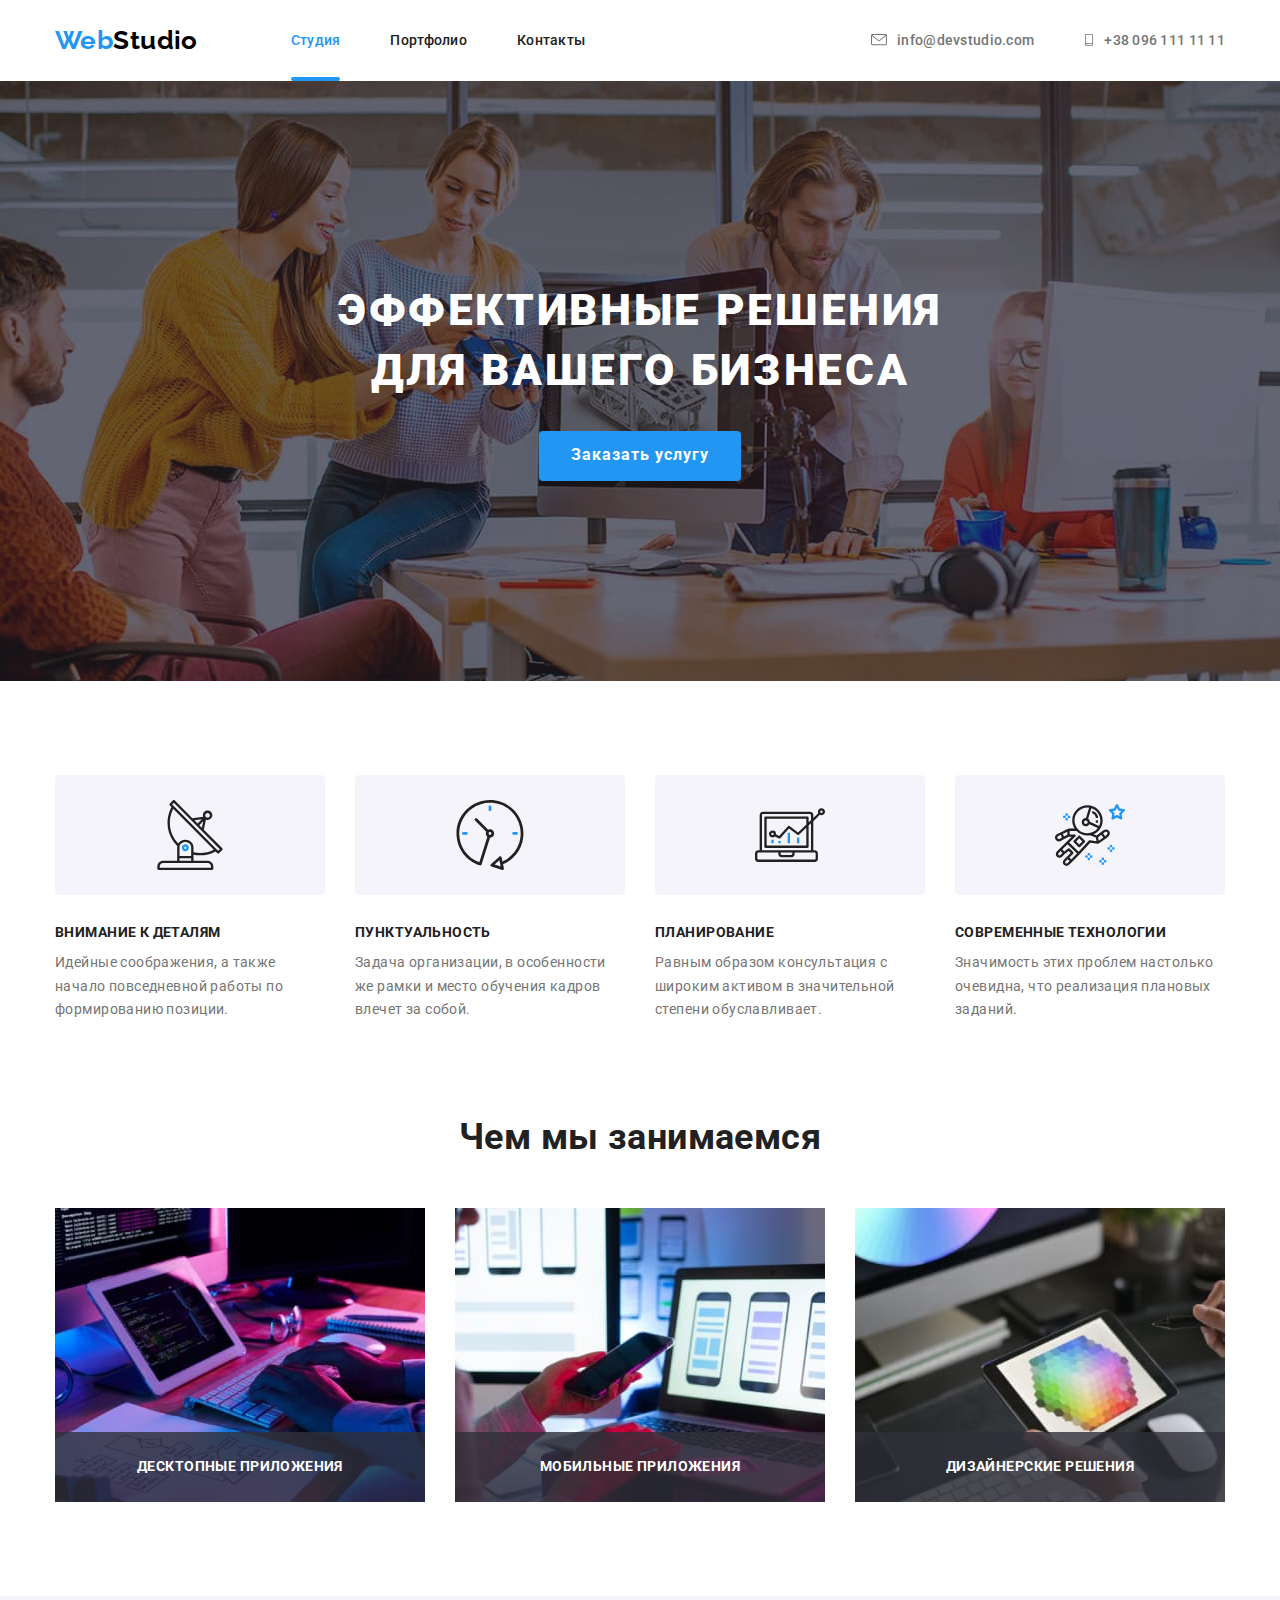
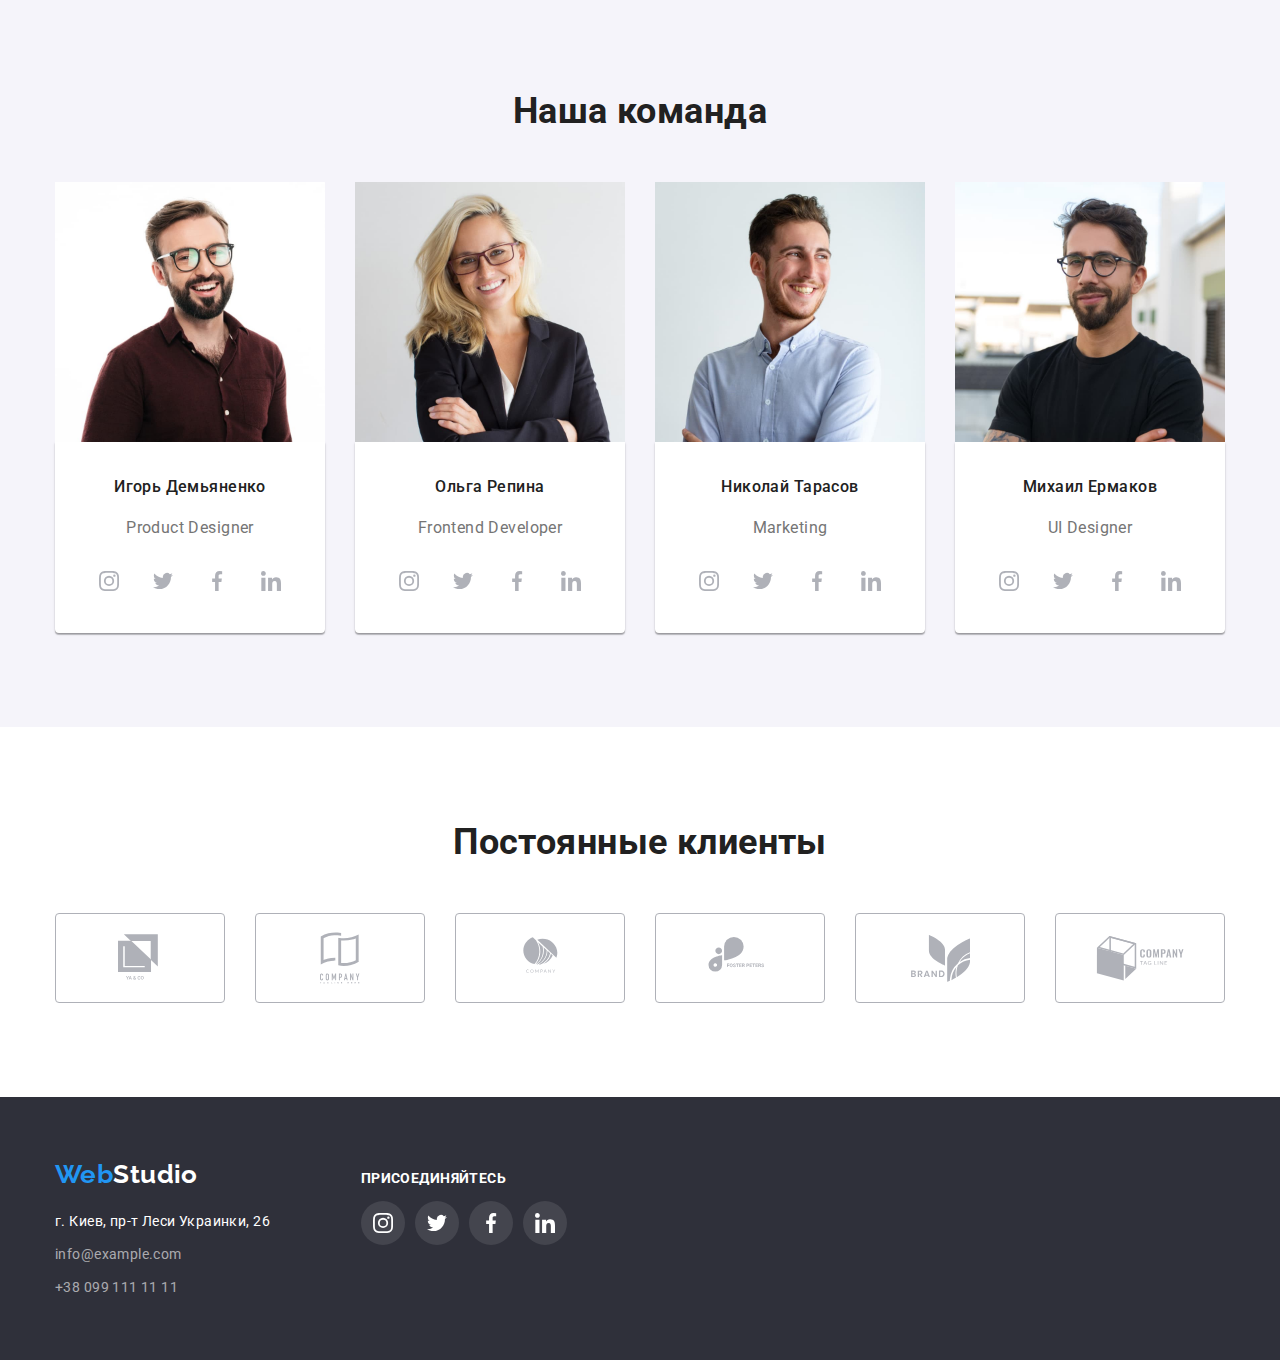
==== index.html @ 551af976 "Драфт №1" ====
<!DOCTYPE html>
<html lang="en">
<head>
    <meta charset="UTF-8">
    <meta name="viewport" content="width=device-width, initial-scale=1.0">
    <title>Студия</title>
    <link href="https://fonts.googleapis.com/css2?family=Raleway:wght@700&family=Roboto:wght@400;500;700;900&display=swap" rel="stylesheet">
    <link rel="stylesheet" href="https://cdnjs.cloudflare.com/ajax/libs/modern-normalize/1.0.0/modern-normalize.min.css">
    <link rel="stylesheet" href="./css/common.css">
    <link rel="stylesheet" href="./css/main.css">
</head>
<body>
    <!--Шапка сайта-->
    <header class="page-header">
    <div class="container flexbox">        
        <nav class="navigation">
            <a href="./index.html" class="logo-first">
                Web<span class="logo-past">Studio</span> 
             </a>
            <ul class="site-nav list">
                <li class="site-nav-item"><a href="" class="link current">Студия</a></li>
                <li class="site-nav-item"><a href="./portfolio.html" class="link">Портфолио</a></li>
                <li class="site-nav-item"><a href="" class="link">Контакты</a></li>
            </ul>   
        </nav>
        
        <ul class="contact-info">
            <li class="contact-item">
                <a href="mailto:info@example.com" class="contact-link">
                 <svg class="icon-mail"> <use href=".\images\icons\symbol-defs.svg#icon-envelope" ></use>
                 </svg> info@devstudio.com
                </a>
            </li>
            <li class="contact-item">
                <a href="tel:+380961111111" class="contact-link">
                <svg class="icon-smartphone"> <use href=".\images\icons\symbol-defs.svg#icon-smartphone" ></use> 
                </svg> +38 096 111 11 11
                </a>
             </li>
        </ul>
    </div>

    </header>

<main> 
        <!--Герой-->
        
            <section class="hero"> 
                <div class="overlay">
                    <h1 class="hero-title">Эффективные решения <br>для вашего бизнеса </h1>
                    <button type="button" class="button" data-modal-open>Заказать услугу</button>
                    </div>
            </section>
        
    
        <!--Преимущества-->
        <section class="advantages"> 
            <div class="container">
            <ul class="advantages-list">
                <li class="advantages-item icon-details">
                    <h3 class="advantages-title">Внимание к деталям</h3>
                    <p class="advantages-text">
                        Идейные соображения, а также начало повседневной работы по формированию позиции.
                    </p>
                </li>
                <li class="advantages-item icon-clock">
                    <h3 class="advantages-title">Пунктуальность</h3>
                    <p class="advantages-text"> 
                        Задача организации, в особенности же рамки и место обучения кадров влечет за собой.
                    </p>
                </li>
                <li class="advantages-item icon-plan">
                    <h3 class="advantages-title">Планирование</h3>
                    <p class="advantages-text">
                        Равным образом консультация с широким активом в значительной степени обуславливает.
                    </p>
                </li>
                <li class="advantages-item icon-tech"> 
                    <h3 class="advantages-title">Современные технологии</h3>
                    <p class="advantages-text">
                        Значимость этих проблем настолько очевидна, что реализация плановых заданий.
                    </p>
                </li>
            </ul>
            </div>
        </section>
    
        <!--Предоставляемые услуги-->
        <section class="services section">
        <div class="container">
            <h2 class="services-title">Чем мы занимаемся</h2>
            <ul class="services-list">
                <li class="services-item">
                <div class="service-overlay">
                        <img src="./images/dev.jpg" alt="Разработка софта" width="370">
                        <h3 class="service-name">Десктопные приложения</h3>
                </div>
                </li>
                <li class="services-item">
                <div class="service-overlay">
                        <img src="./images/app.jpg" alt="Разработка мобильных приложений" width="370">
                        <h3 class="service-name">Мобильные приложения</h3>
                </div>
                </li>
                <li class="services-item">
                <div class="service-overlay">
                        <img src="./images/design.jpg" alt="Дизайн интерфейсов" width="370">
                        <h3 class="service-name">Дизайнерские решения</h3>
                </div>
                 </li>
            </ul>
        </div>
        </section>
    
        <!--О команде-->
        <section class="team section">
        <div class="container">            
            <h2 class="team-title">Наша команда</h2>
            <ul class="team-list">
                <li class="team-item">
                    <img src="./images/pd.jpg" alt="Дизайнер продуктов" width="270">
                    <div class="team-card"> 
                        <h3 class="team-name">Игорь Демьяненко</h3>
                        <p class="team-job">
                            Product Designer
                        </p>

                        <ul class="social-networks list">
                            <li class="sn-item">
                                <a href="" class="sn" aria-label="Инстаграм">
                                    <svg class="icon-ig">
                                        <use href="./images/icons/symbol-defs.svg#icon-instagram-2"></use>
                                    </svg>
                                </a>
                            </li>
                            <li class="sn-item">
                                <a href="" class="sn" aria-label="Твиттер">
                                    <svg class="icon-tw">
                                        <use href="./images/icons/symbol-defs.svg#icon-twitter-1"></use>
                                    </svg>
                                </a>
                            </li>
                            <li class="sn-item">
                                <a href="" class="sn" aria-label="Фейсбук">
                                    <svg class="icon-fb">
                                        <use href="./images/icons/symbol-defs.svg#icon-facebook-1"></use>
                                    </svg>
                                </a>
                            </li>
                            <li class="sn-item">
                                <a href="" class="sn" aria-label="Линкедин">
                                    <svg class="icon-ln">
                                        <use href="./images/icons/symbol-defs.svg#icon-linkedin-1"></use>
                                    </svg>
                                </a>
                            </li>
                        </ul> 
                    </div>
                   
                   
                </li>
                <li class="team-item">
                    <img src="./images/fd.jpg" alt="Веб разработчик" width="270">
                    <div class="team-card">
                        <h3 class="team-name">Ольга Репина</h3>
                        <p class="team-job">
                            Frontend Developer
                        </p>
                        <ul class="social-networks list">
                            <li class="sn-item">
                                <a href="" class="sn" aria-label="Инстаграм">
                                    <svg class="icon-ig">
                                        <use href="./images/icons/symbol-defs.svg#icon-instagram-2"></use>
                                    </svg>
                                </a>
                            </li>
                            <li class="sn-item">
                                <a href="" class="sn" aria-label="Твиттер">
                                    <svg class="icon-tw">
                                        <use href="./images/icons/symbol-defs.svg#icon-twitter-1"></use>
                                    </svg>
                                </a>
                            </li>
                            <li class="sn-item">
                                <a href="" class="sn" aria-label="Фейсбук">
                                    <svg class="icon-fb">
                                        <use href="./images/icons/symbol-defs.svg#icon-facebook-1"></use>
                                    </svg>
                                </a>
                            </li>
                            <li class="sn-item">
                                <a href="" class="sn" aria-label="Линкедин">
                                    <svg class="icon-ln">
                                        <use href="./images/icons/symbol-defs.svg#icon-linkedin-1"></use>
                                    </svg>
                                </a>
                            </li>
                        </ul> 
                    </div>
                    
                </li>
                <li class="team-item">
                    <img src="./images/marketing.jpg" alt="Маркетинг" width="270">
                    <div class="team-card">
                        <h3 class="team-name">Николай Тарасов</h3>
                        <p class="team-job">
                            Marketing
                        </p>
                        <ul class="social-networks list">
                            <li class="sn-item">
                                <a href="" class="sn" aria-label="Инстаграм">
                                    <svg class="icon-ig">
                                        <use href="./images/icons/symbol-defs.svg#icon-instagram-2"></use>
                                    </svg>
                                </a>
                            </li>
                            <li class="sn-item">
                                <a href="" class="sn" aria-label="Твиттер">
                                    <svg class="icon-tw">
                                        <use href="./images/icons/symbol-defs.svg#icon-twitter-1"></use>
                                    </svg>
                                </a>
                            </li>
                            <li class="sn-item">
                                <a href="" class="sn" aria-label="Фейсбук">
                                    <svg class="icon-fb">
                                        <use href="./images/icons/symbol-defs.svg#icon-facebook-1"></use>
                                    </svg>
                                </a>
                            </li>
                            <li class="sn-item">
                                <a href="" class="sn" aria-label="Линкедин">
                                    <svg class="icon-ln">
                                        <use href="./images/icons/symbol-defs.svg#icon-linkedin-1"></use>
                                    </svg>
                                </a>
                            </li>
                        </ul> 
                    </div>

                    
                </li>
                <li class="team-item"> 
                    <img src="./images/uid.jpg" alt="Дизайнер интерфейсов" width="270">
                <div class="team-card">                    
                    <h3 class="team-name">Михаил Ермаков</h3>
                    <p class="team-job">
                        UI Designer
                    </p>
                    <ul class="social-networks list">
                        <li class="sn-item">
                            <a href="" class="sn" aria-label="Инстаграм">
                                <svg class="icon-ig">
                                    <use href="./images/icons/symbol-defs.svg#icon-instagram-2"></use>
                                </svg>
                            </a>
                        </li>
                        <li class="sn-item">
                            <a href="" class="sn" aria-label="Твиттер">
                                <svg class="icon-tw">
                                    <use href="./images/icons/symbol-defs.svg#icon-twitter-1"></use>
                                </svg>
                            </a>
                        </li>
                        <li class="sn-item">
                            <a href="" class="sn" aria-label="Фейсбук">
                                <svg class="icon-fb">
                                    <use href="./images/icons/symbol-defs.svg#icon-facebook-1"></use>
                                </svg>
                            </a>
                        </li>
                        <li class="sn-item">
                            <a href="" class="sn" aria-label="Линкедин">
                                <svg class="icon-ln">
                                    <use href="./images/icons/symbol-defs.svg#icon-linkedin-1"></use>
                                </svg>
                            </a>
                        </li>
                    </ul> 
                </div>
                   
                </li>
            </ul>
        </div>
        </section>

        <!-- Постоянные клиенты -->
        <section class="section">
            <div class="container">
                <h2 class="client-title">Постоянные клиенты</h2>
                <ul class="clients-list list">
                    <li class="client-item">
                        <a href="" class="client-logo">
                            <svg class="first-company">
                                <use href="./images/icons/symbol-defs.svg#icon-logo-1"></use>
                            </svg>
                        </a>
                    </li>
                    <li class="client-item">
                        <a href="" class="client-logo">
                            <svg class="second-company">
                                <use href="./images/icons/symbol-defs.svg#icon-logo-2"></use>
                            </svg>
                        </a>
                    </li>
                    <li class="client-item">
                        <a href="" class="client-logo">
                            <svg class="third-company">
                                <use href="./images/icons/symbol-defs.svg#icon-logo-3"></use>
                            </svg>
                        </a>
                    </li>
                    <li class="client-item">
                        <a href="" class="client-logo">
                            <svg class="fourth-company">
                                <use href="./images/icons/symbol-defs.svg#icon-logo-4"></use>
                            </svg>
                        </a>
                    </li>
                    <li class="client-item">
                        <a href="" class="client-logo">
                            <svg class="fifth-company">
                                <use href="./images/icons/symbol-defs.svg#icon-logo-5"></use>
                            </svg>
                        </a>
                    </li>
                    <li class="client-item">
                        <a href="" class="client-logo">
                            <svg class="sixth-company">
                                <use href="./images/icons/symbol-defs.svg#icon-logo-6"></use>
                            </svg>
                        </a>
                    </li>
                </ul>
            </div>
        </section>

</main>

    <!--Футер-->
    <footer class="footer"> 
        
    <div class="container footer-container"> 
        <div class="adress-box">
            <a href="./index.html" class="logo-first">
                Web<span class="logo-past-footer">Studio</span> 
            </a>    
            <address>
               <p class="adress-text">г. Киев, пр-т Леси Украинки, 26</p> 
                <a href="mailto:info@example.com" class="footer-contact-link">info@example.com</a>
                <a href="tel:+380991111111" class="footer-contact-link tel">+38 099 111 11 11</a>
            </address>
        </div>


        <div class="follow">
            <p class="follow-title">Присоединяйтесь</p>
            <ul class="follow-list list">
                <li class="follow-item">
                    <a href="" class="sn-footer" aria-label="Инстаграм">
                        <svg class="icon-footer">
                            <use href="./images/icons/symbol-defs.svg#icon-instagram-2"></use>
                        </svg>
                    </a>
                </li>
                <li class="follow-item">
                    <a href="" class="sn-footer" aria-label="Твиттер">
                        <svg class="icon-footer">
                            <use href="./images/icons/symbol-defs.svg#icon-twitter-1"></use>
                        </svg>
                    </a>
                </li>
                <li class="follow-item">
                    <a href="" class="sn-footer" aria-label="Фейсбук">
                        <svg class="icon-footer">
                            <use href="./images/icons/symbol-defs.svg#icon-facebook-1"></use>
                        </svg>
                    </a>
                </li>
                <li class="follow-item">
                    <a href="" class="sn-footer" aria-label="Линкедин">
                        <svg class="icon-footer">
                            <use href="./images/icons/symbol-defs.svg#icon-linkedin-1"></use>
                        </svg>
                    </a>
                </li>
            </ul>
        </div>
    </div>
    </footer>

  <!-- Модальное окно -->

    <div class="backdrop is-hidden" data-modal>
        <div class="modal">
            <button type="button" class="button-close"  data-modal-close> 
                <svg class="icon-close">
                    <use href="./images/icons/symbol-defs.svg#icon-close"></use>
                </svg>
            </button>

           
         <h2 class="form-title">Оставьте свои данные, мы вам перезвоним</h2>

         <form autocomplete="off" class="form">

            <div class="form-field">
                <label for="user-name" class="form-label">
                    Имя
                    <input type="text" name="user-name" id="user-name" autofocus class="input-form"/>
                  </label>
      
            </div>

            <div class="form-field">
                <label for="user-tel" class="form-label">
                    Телефон
                      <input type="tel" name="user-tel" id="user-tel" class="input-form"/>
                    </label>
            </div>


            <div class="form-field">
                <label for="user-email" class="form-label">
                    Почта
                      <input type="email" name="user-email" id="user-email" class="input-form"/>
                    </label>
            </div>


          
                <label for="user-comment" class="form-label">
                    Комментарий
               <textarea name="comment" id="user-comment" cols="30" rows="10" placeholder="Введите текст" class="textarea"></textarea>
                  </label>



               <div class="personal-data-checkbox">
                <input type="checkbox" name="personal-data" value="personal-data" id="personal-data" class="input-checkbox">
                <label for="personal-data" class="checkbox-label">Соглашаюсь с рассылкой и принимаю 
                    <a href="">Условия договора</a>
                </label>
               </div>

            <button type="submit">Отправить</button>
          </form>
        </div>
    </div>
    <script src="./js/modal.js"></script>
</body>
</html>
---- css/common.css ----
:root {
    --primary-text-color:#757575;
    --title-text-color:#212121;
    --footer-contact-text-color:rgba(255, 255, 255, 0.6);
    --accent-color:#2196F3;
    --primary-white-color:#ffffff;
    --secondary-gray-color:#F5F4FA;
    --secondary-darkgray-color:#2F303A;
    --icon-gray-color:#AFB1B8;
 }

body {
    background-color: var(--primary-white-color);
    color: var(--primary-text-color);
    font-family: Roboto, sans-serif;
    font-weight: 400;
    font-size: 14px;
    line-height: 1.7;
    letter-spacing: 0.03em;
 } 

ul {
    list-style: none;
 }

.container {
   padding-left: 15px;
   padding-right: 15px;
   width: 1200px;
   margin-left: auto;
   margin-right: auto;
  /*  outline: 2px solid tomato; */
   
}

.list {
   margin: 0;
   padding: 0;
}

/* Логотип */
.logo-first {
    margin-right: 93px ;
    color:var(--accent-color);
    font-family: Raleway, sans-serif;
    font-weight: 700;
    font-size: 26px;
    line-height: 1.2; 
    text-decoration: none;
 }
 .logo-past {
     color: #000000;
 }

 .logo-past-footer {
    color:var(--primary-white-color);
 }


 /* Навигация */

 .site-nav .link {
   display: flex;
   color: var(--title-text-color);
   padding-top: 32px;
   padding-bottom: 32px;


  font-weight: 500;
  font-size: 14px;
  line-height: 1.2;
  letter-spacing: 0.02em;
  text-decoration: none;
  position: relative;
 
  transition-property: color;
  transition-duration: 250ms;
  transition-timing-function: cubic-bezier(0.4, 0, 0.2, 1);

 }

 .site-nav .current:after {
    content: "";
    position: absolute;
    bottom: 0px;
    left: 0;
    width: 100%;
    height: 4px;
    border-radius: 2px;
    background-color: var(--accent-color);
 }

 .site-nav {
    display: flex;
 }

 .site-nav-item:not(:last-child) {
    margin-right: 50px;
 }

 .navigation {
    display: flex;
    align-items: center;
    margin-right: auto;
 }

 .flexbox {
    display: flex;
    
 }

 .page-header .flexbox {
   align-items: center;
   justify-content: flex-end;
 }


 .site-nav .current {
   color: var(--accent-color);
 } 



 .site-nav .link:hover,
 .site-nav .link:focus, 
 .footer-contact-link:hover,
 .footer-contact-link:focus, 
 .contact-link:hover,
 .contact-link:focus {
    color: var(--accent-color);
 }

  
 /* Контакты */

 .contact-info {
    display: flex;
    padding-left: 0;
    margin: 0;
 }

 .contact-item:not(:last-child) {
   margin-right: 50px;
}

 .contact-link {
    display: flex;
    align-items: center;
    color: var(--primary-text-color);
   
  
    font-weight: 500;
    font-size: 14px;
    line-height: 1.2;
    letter-spacing: 0.02em;
    text-decoration: none;

    transition-property: color;
    transition-duration: 250ms;
    transition-timing-function: cubic-bezier(0.4, 0, 0.2, 1);
 }

 .icon-mail, .icon-smartphone {
   display: block;
   margin-right: 10px;
   background-size: contain;
   background-position: center;
 }

 .icon-mail, .icon-smartphone {
    fill:currentColor;
 }

 .icon-mail {
    width: 16px;
    height: 12px;
 }

 .icon-smartphone {
    width: 10px;
    height: 12px;
 }

img {
   display: block;
}
  
 /* Футер */

.footer .logo-first {
   display: flex;
   margin-top: 0;
   margin-bottom: 20px;
}

 .footer {
      padding-top: 60px;
      padding-bottom: 60px;
      background: var(--secondary-darkgray-color);
 }

 .footer-container {
   display: flex;
   justify-content: flex-start;
   align-items: baseline;
 }


 .adress-box {
    margin-right: 70px;
 }
 
 .footer-contact-link {
    display: flex;
    margin-top: 0;
    margin-bottom: 9px;
    color: var(--footer-contact-text-color);
    font-weight: 400;
    font-size: 14px;
    text-decoration: none;
    font-style: normal;

    transition-property: color;
    transition-duration: 250ms;
    transition-timing-function: cubic-bezier(0.4, 0, 0.2, 1);

 }
 
 .tel {
   margin-bottom: 0;
 }

 .adress-text {
     margin-top: 0;
     margin-bottom: 9px;
     color: var(--primary-white-color);
     font-weight: 400;
     font-size: 14px;  
     font-style: normal;
 }   


 .follow-title {
   font-weight: 700;
   font-size: 14px;
   line-height: 1.14;
   text-transform: uppercase;
 
   color: var(--primary-white-color);
 }
 
 .follow-list {
   display: flex;
 }
 
 .follow-item:not(:last-child) {
   margin-right: 10px;
}
 
 .sn-footer {
   display: flex;
   width: 44px;
   height: 44px;
   border-radius: 50%;
 
   justify-content: center;
   align-items: center;
 
   background-color: rgba(255, 255, 255, 0.1);
   color: var(--primary-white-color);

   transition-property: background-color;
   transition-duration: 250ms;
   transition-timing-function: cubic-bezier(0.4, 0, 0.2, 1);
 }
 
 .icon-footer {
   width: 20px;
   height: 20px;
   fill: currentColor;
 }
 
 .sn-footer:hover,
 .sn-footer:focus {
   background-color: var(--accent-color);
 }
---- css/main.css ----
/* Герой */
 .hero {
    text-align: center;

 }

.hero-title {
    margin-top: 0;
    margin-bottom: 30px;
    color: var(--primary-white-color);

    font-weight: 900;
    font-size: 44px;
    line-height: 1.36;

    letter-spacing: 0.06em;
    text-transform: uppercase;
 }

 .overlay {
     display: flex;
     flex-direction: column;
     justify-content: center;
     align-items: center;
     max-width: 1600px;
     min-height: 600px;
     background-color:var(--primary-text-color);
     background-image: linear-gradient(to right,
     rgba(47, 48, 58, 0.4),
     rgba(47, 48, 58, 0.4)), 
     url(../images/hero.jpg);
     background-repeat: no-repeat;
     background-position: center;
     background-size: cover;
     margin-right: auto;
     margin-left: auto;
 }

.button {
    display:inline-block;
    padding: 10px 32px;
    min-width: 200px;
    min-height: 50px;
    border-radius: 4px;
    margin: 0;
    border: none;
    outline: none;
   
    
    background-color: var(--accent-color);
    color: var(--primary-white-color);

    font-weight: 700;
    font-size: 16px;

    text-align: center;
    letter-spacing: 0.06em;
    text-decoration: none;

    cursor: pointer;
 }

 

.section {
    padding-bottom: 94px;
    padding-top: 94px;
 }

 /* Наши преимущества */

 .advantages {
    padding-top: 94px; 
 }

.advantages-title {
    color: var(--title-text-color);
    margin-top: 0px;
    margin-bottom: 10px;

    font-weight: 700;
    font-size: 14px;
    line-height: 1.14;
    text-transform: uppercase
    
 }
.advantages-text {
    margin-top: 0;
    margin-bottom: 0;
}

.advantages-list {
    display: flex;
    margin: 0;
    padding-left:0;
}

.advantages-item {
    width: calc((100% - 90px) / 4);
}

.advantages-item:not(:last-child) {
    margin-right: 30px;
  }
 
  .advantages-item::before {
      display: block;
      content: "";
      height: 120px;
      background-size: 70px;
      background-repeat: no-repeat;
      background-position: center;
      background-color: var(--secondary-gray-color);
      border-radius: 4px;
      margin-bottom: 30px;
  }

  .icon-details::before {
      background-image: url(../images/icons/antenna\ 1.svg);
  }

  .icon-clock::before {
      background-image: url(../images/icons/clock\ 1.svg);
  }

  .icon-plan::before {
      background-image: url(../images/icons/diagram\ 1.svg);
  }

  .icon-tech::before {
    background-image: url(../images/icons/astronaut\ 1.svg);
}


 /* Услуги и команда */

 .team {
     background-color: var(--secondary-gray-color);

 }

.services-list {
     display: flex;
     margin: 0;
     padding-left: 0;
 }

 .services-item:not(:last-child) {
    margin-right: 30px;
  }

  .services-item {
    width: calc((100% - 60px) / 3);
  }
 

.services-title, .team-title, .client-title  {
    color: var(--title-text-color);
    margin-top: 0;
    margin-bottom: 50px;

    font-weight: 700;
    font-size: 36px;
    line-height: 1.17;
    text-align: center;

 }


 .service-overlay {
   position: relative;
 }


 .service-name {
  position: absolute;
  display: flex;
  bottom: 0;
  left: 0;
  width: 100%;
  height: 70px;

  margin: 0;

  font-weight: 700;
  font-size: 14px;
  line-height: 1.14;
  text-transform: uppercase;

  justify-content: center;
  align-items: center;

  background-color: rgba(47, 48, 58, 0.8);
  color: var(--primary-white-color);
}
 

 .team-list {
     display: flex;
     margin: 0;
     padding-left: 0;
 }

 .team-item {
    width: calc((100% - 90px) / 4);
 }

 .team-item:not(:last-child) {
    margin-right: 30px;
  }
 

.team-name {
    color: var(--title-text-color);
    margin-top: 0;
    margin-bottom: 10px;

    font-weight: 500;
    font-size: 16px;
    line-height: 1.9;
    text-align: center; 
}

.team-job {
    margin-top: 0;
    margin-bottom: 16px;
 
    font-size: 16px;
    line-height: 1.9;
    text-align: center; 
}

.team-card {
    background-color: var(--primary-white-color);

    padding: 30px 32px;
    border-radius: 0px 0px 4px 4px;
    box-shadow: 0px 1px 3px rgba(0, 0, 0, 0.12), 0px 1px 1px rgba(0, 0, 0, 0.14), 0px 2px 1px rgba(0, 0, 0, 0.2)
}


.social-networks {
    display: flex;
    justify-content: center;
}

.sn-item:not(:last-child) {
    margin-right: 10px;
}

.sn {
    display: flex;
    width: 44px;
    height: 44px;
    background-position: center;
    justify-content: center;
    align-items: center;
    border-radius: 50%;
    color: var(--icon-gray-color);

    transition-property: background-color, color, border-radius;
    transition-duration: 250ms;
    transition-timing-function: cubic-bezier(0.4, 0, 0.2, 1);
}

.icon-ig, .icon-tw, .icon-fb, .icon-ln {
    width: 20px;
    height: 20px;
    fill: currentColor;
  }

  .sn:hover,
  .sn:focus {
  background-color: var(--accent-color);
  color: var( --primary-white-color);
}

/* Постоянные клиенты */

.clients-list {
    display: flex;
}

.client-item:not(:last-child) {
    margin-right: 30px;
}


.client-item {
    width: calc((100%-5 * 30px) / 6);
  }

.client-item {
    display: flex;
    width: 170px;
    height: 90px;
    padding: 0;
    justify-content: center;
    align-items: center;
}

  .first-company {
    width: 44px;
    height: 49px;
    fill: currentColor;
  }
  
  .second-company {
    width: 40px;
    height: 54px;
    fill: currentColor;
  }

  .third-company {
    width: 41px;
    height: 43px;
    fill: currentColor;
  }
  
  .fourth-company {
    width: 80px;
    height: 42px;
    fill: currentColor;
  }
  
  .fifth-company {
    width: 59px;
    height: 47px;
    fill: currentColor;
  }
  
  .sixth-company {
    width: 89px;
    height: 45px;
    fill: currentColor;
  }

  .client-logo {
    display: flex;
    width: 170px;
    height: 90px;
    padding: 0;
    background-position: center;
    justify-content: center;
    align-items: center;
    border: 1px solid var(--icon-gray-color);
    border-radius: 4px;
    color: var(--icon-gray-color);

    transition-property: color, border-color;
    transition-duration: 250ms;
    transition-timing-function: cubic-bezier(0.4, 0, 0.2, 1);

}

    .client-logo:hover,
    .client-logo:focus {
    color: var(--accent-color);
    border-color: var(--accent-color);
    }

   /* Модальное окно  */

  .backdrop {
     position: fixed;
     top: 0;
     left: 0;
     width: 100%;
     height: 100%;

     background-color: rgba(0, 0, 0, 0.2);

     opacity: 1;
     transition: opacity 250ms cubic-bezier(0.4, 0, 0.2, 1);

    }
   
   .backdrop.is-hidden {
     opacity: 0;
     pointer-events: none;
   } 

   .backdrop.is-hidden .modal {
    transform: translate(-50%, -50%) scale(0.9);
  }
    
    .modal {
      display: flex;
      flex-direction: column;
      position: absolute;
      top: 50%;
      left: 50%;
      width: 528px;
      height: 581px;
      padding: 40px;


      outline: turquoise solid 1px;

      transform: translate(-50%, -50%) scale(1);
    
      box-shadow: 0px 1px 3px rgba(0, 0, 0, 0.12),
        0px 1px 1px rgba(0, 0, 0, 0.14),
        0px 2px 1px rgba(0, 0, 0, 0.2);
      border-radius: 4px;
    
      background-color: var(--primary-white-color);

      transition: transform 250ms cubic-bezier(0.4, 0, 0.2, 1);
    }

    .button-close {
      position: absolute;
      display: inline-flex;
      top: 8px;
      right: 8px;
      width: 30px;
      height: 30px;
    
      margin: 0;
      padding: 0;
    
      border: 1px solid rgba(0, 0, 0, 0.1);
      border-radius: 50%;
    
      justify-content: center;
      align-items: center;
    
      background-color: var(--primery-bg-color);
      color: #000000;
    
      cursor: pointer;
      outline: none;
    }
    
    .icon-close {
      width: 11px;
      height: 11px;
    
      fill: currentColor;
    } 
    

    /* Форма */


    .form-title {

      color: var(--title-text-color);
      margin-top: 0;
      margin-bottom: 12px;
  
      font-family: Roboto;
      font-style: normal;
      font-weight: bold;
      font-size: 20px;
      line-height: 23px;
      text-align: center;
      letter-spacing: 0.03em

    }
   
  .form {
  display: flex;
  flex-direction: column;
  }


  .form-field {
    display: flex;
    flex-direction: column;
    }
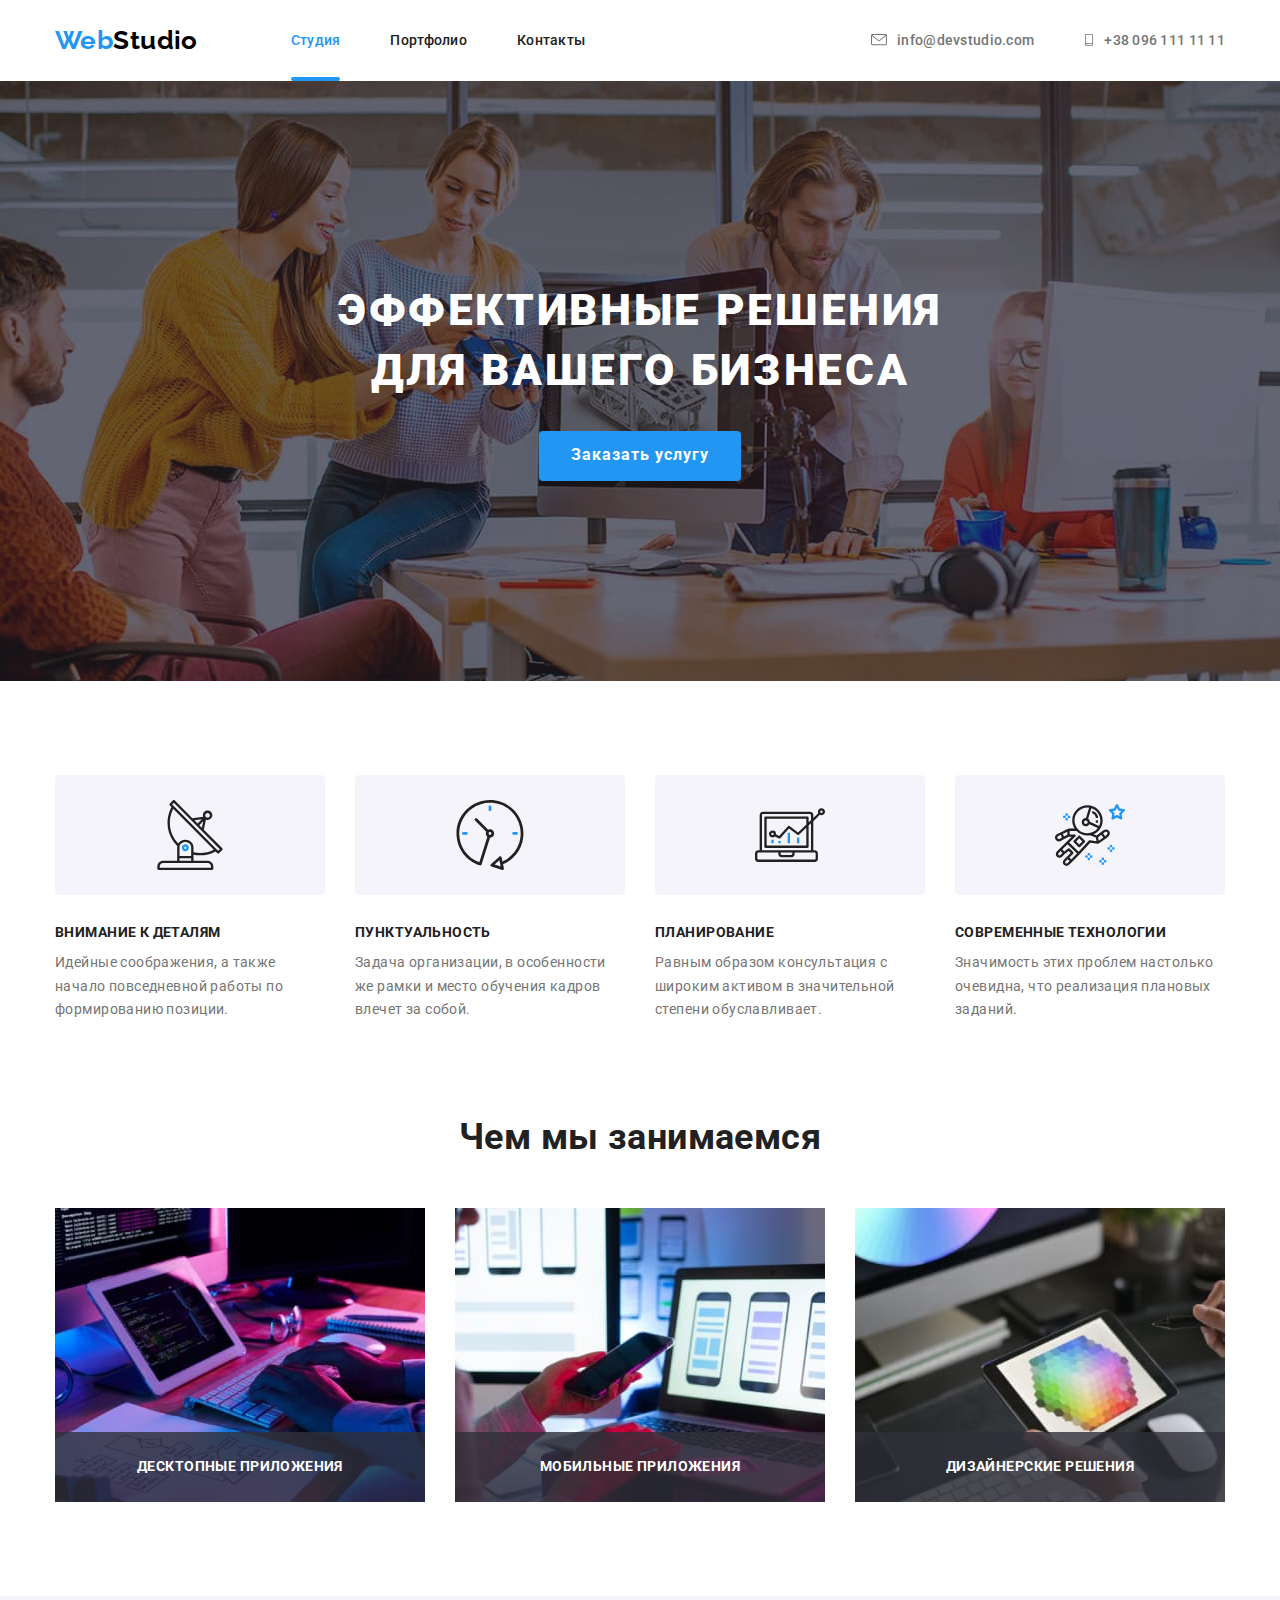
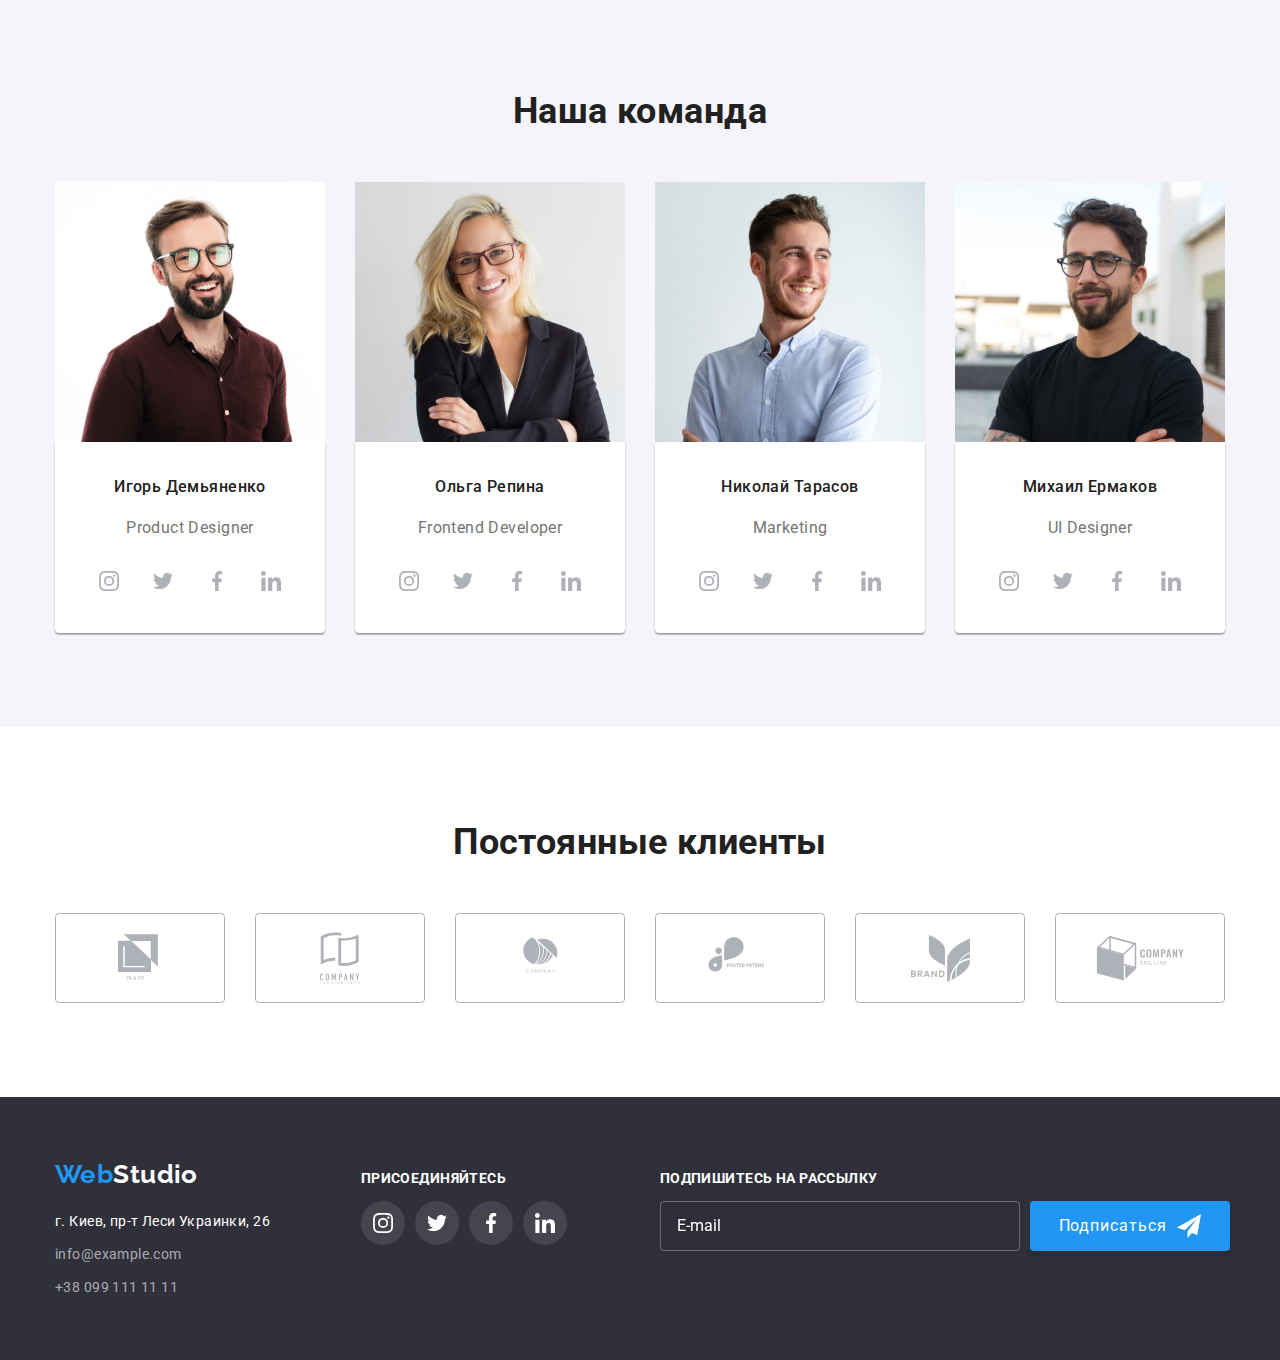
==== commit 023fd214: "Форма в модальном окне и футере" ====
--- a/index.html
+++ b/index.html
@@ -386,6 +386,22 @@
                 </li>
             </ul>
         </div>
+
+        <div class="form-footer-box">
+            <p class="follow-title">Подпишитесь на рассылку</p>
+            <form class="form-footer">
+                <input type="email" name="mail" autocomplete="off" class="form-send" placeholder="E-mail">
+
+                <button type="submit" class="submit">Подписаться
+                    <svg class="icon-send">
+                        <use href="./images/icons/symbol-defs.svg#icon-icon-send"></use>
+                    </svg>
+                </button>
+            </form>
+
+        </div>
+
+
     </div>
     </footer>
 
@@ -399,52 +415,65 @@
                 </svg>
             </button>
 
-           
-         <h2 class="form-title">Оставьте свои данные, мы вам перезвоним</h2>
-
-         <form autocomplete="off" class="form">
-
-            <div class="form-field">
-                <label for="user-name" class="form-label">
-                    Имя
-                    <input type="text" name="user-name" id="user-name" autofocus class="input-form"/>
-                  </label>
-      
-            </div>
-
-            <div class="form-field">
-                <label for="user-tel" class="form-label">
-                    Телефон
-                      <input type="tel" name="user-tel" id="user-tel" class="input-form"/>
-                    </label>
-            </div>
-
-
-            <div class="form-field">
-                <label for="user-email" class="form-label">
-                    Почта
-                      <input type="email" name="user-email" id="user-email" class="input-form"/>
-                    </label>
-            </div>
-
-
-          
-                <label for="user-comment" class="form-label">
-                    Комментарий
-               <textarea name="comment" id="user-comment" cols="30" rows="10" placeholder="Введите текст" class="textarea"></textarea>
-                  </label>
-
-
-
-               <div class="personal-data-checkbox">
-                <input type="checkbox" name="personal-data" value="personal-data" id="personal-data" class="input-checkbox">
-                <label for="personal-data" class="checkbox-label">Соглашаюсь с рассылкой и принимаю 
-                    <a href="">Условия договора</a>
+            <h3 class="title-modal">
+                Оставьте свои данные, мы вам перезвоним
+              </h3>
+              <form class="form">
+                <label class="name-form"
+                  >Имя
+                  <input
+                    type="text"
+                    name="name"
+                    class="input-form"
+                    autocomplete="off"
+                  />
+                  <svg class="icon-name">
+                    <use href="./images/icons/symbol-defs.svg#icon-person-black-18dp-1"></use>
+                  </svg>
                 </label>
-               </div>
-
-            <button type="submit">Отправить</button>
-          </form>
+
+                <label class="name-form"
+                  >Телефон
+                  <input type="tel" name="tel" class="input-form" />
+                  <svg class="icon-name">
+                    <use href="./images/icons/symbol-defs.svg#icon-phone-black-18dp-1"></use>
+                  </svg>
+                </label>
+
+                <label class="name-form"
+                  >Почта
+                  <input type="email" name="email" class="input-form" />
+                  <svg class="icon-name">
+                    <use href="./images/icons/symbol-defs.svg#icon-email-black-18dp-1"></use>
+                  </svg>
+                </label>
+
+                <label for="comments" class="name-form">Комментарий</label>
+
+                <textarea
+                  class="comments"
+                  name="comments"
+                  id="comments"
+                  placeholder="Введите текст"
+                ></textarea>
+
+                <label class="conditions">
+                  <input
+                    type="checkbox"
+                    name="conditions"
+                    id="conditions"
+                    class="checkbox"
+                  />
+                  <span class="conditions-text"
+                    >Соглашаюсь с рассылкой и принимаю
+                    <a href="" class="conditions-link"
+                      >Условия договора</a
+                    ></span
+                  >
+                </label>  
+                
+                <button type="submit" class="submit">Отправить</button>
+            </form>
         </div>
     </div>
     <script src="./js/modal.js"></script>
--- a/css/common.css
+++ b/css/common.css
@@ -240,6 +240,10 @@
  }   
 
 
+ .follow {
+    margin-right: 93px;
+ }
+
  .follow-title {
    font-weight: 700;
    font-size: 14px;
@@ -285,3 +289,51 @@
    background-color: var(--accent-color);
  }
 
+/* Форма Футера */
+
+.form-footer-box {
+   display: block;
+ }
+ 
+ .form-footer {
+   display: flex;
+   align-items: center;
+ }
+ 
+ 
+ .icon-send {
+   display: inline-block;
+   width: 24px;
+   height: 24px;
+   margin-left: 10px;
+ 
+   fill: var(--primary-white-color);
+ }
+ 
+ .form-send {
+   display: flex;
+   width: 360px;
+   height: 50px;
+   margin-right: 10px;
+   padding: 15px 16px;
+   border: 1px solid rgba(255, 255, 255, 0.3);
+   filter: drop-shadow(0px 4px 4px rgba(0, 0, 0, 0.15));
+   border-radius: 4px;
+ 
+   align-items: center;
+ 
+   background-color: transparent;
+   color: var(--primary-white-color)
+ }
+ 
+ .form-send::placeholder {
+   font-weight: 400;
+   font-size: 16px;
+   line-height: 1.25;
+ 
+   color: var(--footer-tel-color);
+ }
+ 
+ .form-send:focus {
+   color: var(--primary-white-color);
+ }
--- a/css/main.css
+++ b/css/main.css
@@ -387,8 +387,6 @@
   }
     
     .modal {
-      display: flex;
-      flex-direction: column;
       position: absolute;
       top: 50%;
       left: 50%;
@@ -445,30 +443,189 @@
 
     /* Форма */
 
-
-    .form-title {
-
-      color: var(--title-text-color);
-      margin-top: 0;
+    .form {
+      display: flex;
+      flex-direction: column;
+    }
+
+
+    .title-modal {
+      margin: 0;
       margin-bottom: 12px;
-  
       font-family: Roboto;
       font-style: normal;
       font-weight: bold;
       font-size: 20px;
       line-height: 23px;
       text-align: center;
-      letter-spacing: 0.03em
-
-    }
-   
-  .form {
-  display: flex;
-  flex-direction: column;
-  }
-
-
-  .form-field {
-    display: flex;
-    flex-direction: column;
+      letter-spacing: 0.03em;
+    
+      color: var(--title-text-color);
+    }
+    
+    .name-form {
+      position: relative;
+    
+      font-family: Roboto;
+      font-style: normal;
+      font-size: 12px;
+      line-height: 1.17;
+      letter-spacing: 0.01em;
+      text-align: left;
+
+      transition: outline-color 250ms cubic-bezier(0.4, 0, 0.2, 1);
+      transition: fill 250ms cubic-bezier(0.4, 0, 0.2, 1);
+    }
+    
+    .input-form {
+      margin-top: 4px;
+      margin-bottom: 10px;
+      width: 448px;
+      height: 40px;
+      padding: 0;
+      padding-left: 42px;
+      border: 1px solid rgba(33, 33, 33, 0.2);
+      border-radius: 4px;
+      cursor: pointer;
+
+      transition: outline-color 250ms cubic-bezier(0.4, 0, 0.2, 1);
+      transition: fill 250ms cubic-bezier(0.4, 0, 0.2, 1);
+    }
+    
+    .icon-name {
+      position: absolute;
+      bottom: 21px;
+      left: 12px;
+      width: 18px;
+      height: 18px;
+
+      transition: outline-color 250ms cubic-bezier(0.4, 0, 0.2, 1);
+      transition: fill 250ms cubic-bezier(0.4, 0, 0.2, 1);
+    }
+    
+    textarea {
+      margin-bottom: 20px;
+      margin-top: 4px;
+      width: 448px;
+      height: 120px;
+      padding: 12px 16px;
+      border: 1px solid rgba(33, 33, 33, 0.2);
+      border-radius: 4px;
+      resize: none;
+      transition: outline-color 250ms cubic-bezier(0.4, 0, 0.2, 1);
+    }
+    
+    textarea::placeholder {
+      font-family: Roboto;
+      font-style: normal;
+      font-weight: normal;
+      font-size: 14px;
+      line-height: 16px;
+      letter-spacing: 0.01em;
+    
+      color: rgba(117, 117, 117, 0.5);
+    }
+    
+    textarea:focus {
+      outline-color: var(--accent-color);
+    }
+    
+    .name-form:focus-within .icon-name,
+    .name-form:focus-within .input-form {
+      outline-color: var(--accent-color);
+      fill: var(--accent-color);
+    }
+    
+    .comments {
+      width: 448px;
+      height: 120px;
+      border: 1px solid rgba(33, 33, 33, 0.2);
+      border-radius: 4px;
+
+    }
+    
+    .checkbox {
+      appearance: none;
+      width: 16px;
+      height: 15px;
+      cursor: pointer;
+      outline: none;
+    }
+    
+    .conditions-text {
+      position: relative;
+      font-family: Roboto;
+      font-style: normal;
+      font-weight: 400px;
+      font-size: 14px;
+      line-height: 1.71;
+      letter-spacing: 0.03em;
+    
+    }
+    
+    .conditions-text::before {
+      display: inline-block;
+      content: '';
+      background-repeat: no-repeat;
+      background-position: center;
+
+      margin-right: 7px;
+    
+      width: 16px;
+      height: 15px;
+      border: 2px solid var(--primary-text-color);
+      border-radius: 4px;
+    }
+    
+    .checkbox:checked + .conditions-text::before {
+      background-color: var(--accent-color);
+      background-image: url(../images/icons/vector.svg);
+      background-size: contain;
+      background-origin: border-box;
+      border-color: var(--accent-color);
+      border-radius: 4px;
+    }
+    
+    .icon-conditions {
+      position: absolute;
+      top: 2px;
+      left: 0;
+    
+      width: 16px;
+      height: 15px;
+    }
+    
+    .conditions-link {
+      color: var(--accent-color);
+    }
+    
+    .modal .submit {
+      margin-top: 30px;
+      margin-right: auto;
+      margin-left: auto;
+    }    
+
+    .submit {
+      display: inline-flex;
+      width: 200px;
+      height: 50px;
+      border: none;
+      border-radius: 4px;
+      padding-top: 10px;
+      padding-bottom: 10px;
+    
+      font-family: Roboto;
+      font-style: normal;
+      font-weight: 700px;
+      font-size: 16px;
+      line-height: 1.87px;
+      letter-spacing: 0.06em;
+      align-items: center;
+      justify-content: center;
+    
+      color: var(--primary-white-color);
+      background-color: var(--accent-color);
+      cursor: pointer;
+    
+      box-shadow: 0px 4px 4px rgba(0, 0, 0, 0.15);
     }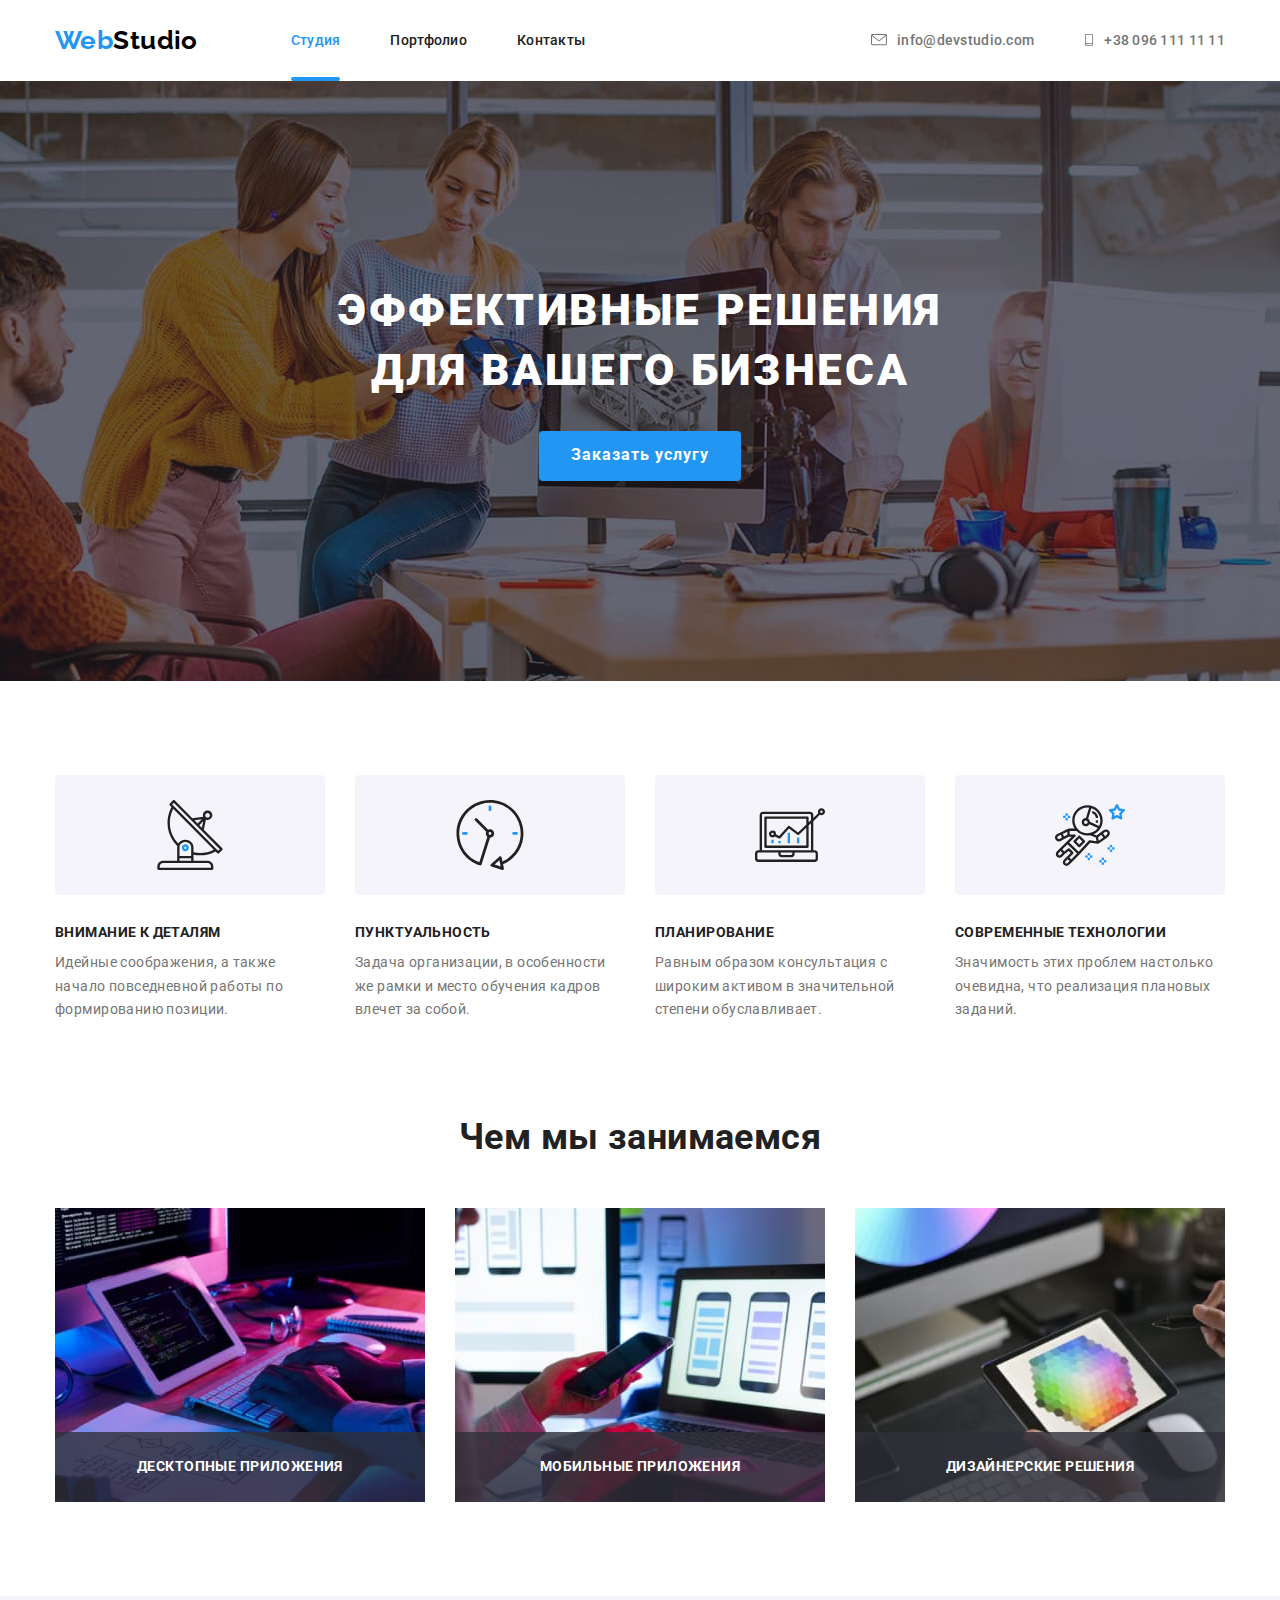
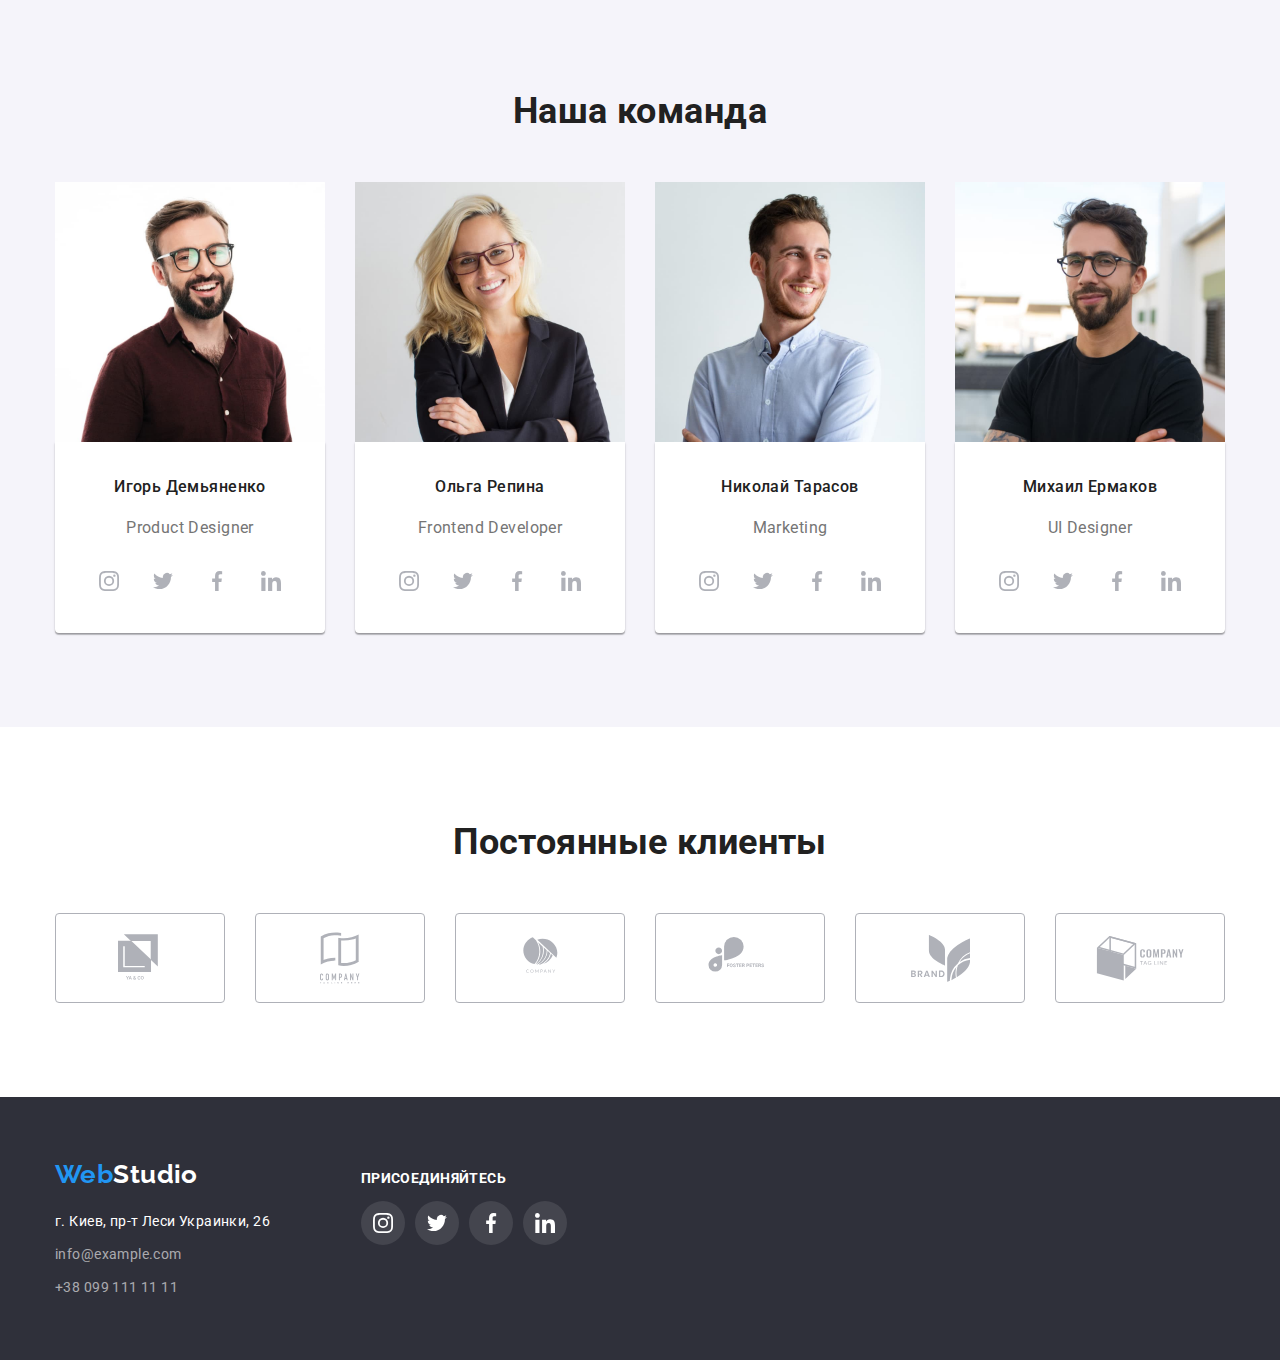
==== commit c7cc349c: "Revert "Форма в модальном окне и футере"" ====
--- a/index.html
+++ b/index.html
@@ -386,22 +386,6 @@
                 </li>
             </ul>
         </div>
-
-        <div class="form-footer-box">
-            <p class="follow-title">Подпишитесь на рассылку</p>
-            <form class="form-footer">
-                <input type="email" name="mail" autocomplete="off" class="form-send" placeholder="E-mail">
-
-                <button type="submit" class="submit">Подписаться
-                    <svg class="icon-send">
-                        <use href="./images/icons/symbol-defs.svg#icon-icon-send"></use>
-                    </svg>
-                </button>
-            </form>
-
-        </div>
-
-
     </div>
     </footer>
 
@@ -415,65 +399,52 @@
                 </svg>
             </button>
 
-            <h3 class="title-modal">
-                Оставьте свои данные, мы вам перезвоним
-              </h3>
-              <form class="form">
-                <label class="name-form"
-                  >Имя
-                  <input
-                    type="text"
-                    name="name"
-                    class="input-form"
-                    autocomplete="off"
-                  />
-                  <svg class="icon-name">
-                    <use href="./images/icons/symbol-defs.svg#icon-person-black-18dp-1"></use>
-                  </svg>
+           
+         <h2 class="form-title">Оставьте свои данные, мы вам перезвоним</h2>
+
+         <form autocomplete="off" class="form">
+
+            <div class="form-field">
+                <label for="user-name" class="form-label">
+                    Имя
+                    <input type="text" name="user-name" id="user-name" autofocus class="input-form"/>
+                  </label>
+      
+            </div>
+
+            <div class="form-field">
+                <label for="user-tel" class="form-label">
+                    Телефон
+                      <input type="tel" name="user-tel" id="user-tel" class="input-form"/>
+                    </label>
+            </div>
+
+
+            <div class="form-field">
+                <label for="user-email" class="form-label">
+                    Почта
+                      <input type="email" name="user-email" id="user-email" class="input-form"/>
+                    </label>
+            </div>
+
+
+          
+                <label for="user-comment" class="form-label">
+                    Комментарий
+               <textarea name="comment" id="user-comment" cols="30" rows="10" placeholder="Введите текст" class="textarea"></textarea>
+                  </label>
+
+
+
+               <div class="personal-data-checkbox">
+                <input type="checkbox" name="personal-data" value="personal-data" id="personal-data" class="input-checkbox">
+                <label for="personal-data" class="checkbox-label">Соглашаюсь с рассылкой и принимаю 
+                    <a href="">Условия договора</a>
                 </label>
-
-                <label class="name-form"
-                  >Телефон
-                  <input type="tel" name="tel" class="input-form" />
-                  <svg class="icon-name">
-                    <use href="./images/icons/symbol-defs.svg#icon-phone-black-18dp-1"></use>
-                  </svg>
-                </label>
-
-                <label class="name-form"
-                  >Почта
-                  <input type="email" name="email" class="input-form" />
-                  <svg class="icon-name">
-                    <use href="./images/icons/symbol-defs.svg#icon-email-black-18dp-1"></use>
-                  </svg>
-                </label>
-
-                <label for="comments" class="name-form">Комментарий</label>
-
-                <textarea
-                  class="comments"
-                  name="comments"
-                  id="comments"
-                  placeholder="Введите текст"
-                ></textarea>
-
-                <label class="conditions">
-                  <input
-                    type="checkbox"
-                    name="conditions"
-                    id="conditions"
-                    class="checkbox"
-                  />
-                  <span class="conditions-text"
-                    >Соглашаюсь с рассылкой и принимаю
-                    <a href="" class="conditions-link"
-                      >Условия договора</a
-                    ></span
-                  >
-                </label>  
-                
-                <button type="submit" class="submit">Отправить</button>
-            </form>
+               </div>
+
+            <button type="submit">Отправить</button>
+          </form>
         </div>
     </div>
     <script src="./js/modal.js"></script>
--- a/css/common.css
+++ b/css/common.css
@@ -240,10 +240,6 @@
  }   
 
 
- .follow {
-    margin-right: 93px;
- }
-
  .follow-title {
    font-weight: 700;
    font-size: 14px;
@@ -289,51 +285,3 @@
    background-color: var(--accent-color);
  }
 
-/* Форма Футера */
-
-.form-footer-box {
-   display: block;
- }
- 
- .form-footer {
-   display: flex;
-   align-items: center;
- }
- 
- 
- .icon-send {
-   display: inline-block;
-   width: 24px;
-   height: 24px;
-   margin-left: 10px;
- 
-   fill: var(--primary-white-color);
- }
- 
- .form-send {
-   display: flex;
-   width: 360px;
-   height: 50px;
-   margin-right: 10px;
-   padding: 15px 16px;
-   border: 1px solid rgba(255, 255, 255, 0.3);
-   filter: drop-shadow(0px 4px 4px rgba(0, 0, 0, 0.15));
-   border-radius: 4px;
- 
-   align-items: center;
- 
-   background-color: transparent;
-   color: var(--primary-white-color)
- }
- 
- .form-send::placeholder {
-   font-weight: 400;
-   font-size: 16px;
-   line-height: 1.25;
- 
-   color: var(--footer-tel-color);
- }
- 
- .form-send:focus {
-   color: var(--primary-white-color);
- }
--- a/css/main.css
+++ b/css/main.css
@@ -387,6 +387,8 @@
   }
     
     .modal {
+      display: flex;
+      flex-direction: column;
       position: absolute;
       top: 50%;
       left: 50%;
@@ -443,189 +445,30 @@
 
     /* Форма */
 
-    .form {
-      display: flex;
-      flex-direction: column;
-    }
-
-
-    .title-modal {
-      margin: 0;
+
+    .form-title {
+
+      color: var(--title-text-color);
+      margin-top: 0;
       margin-bottom: 12px;
+  
       font-family: Roboto;
       font-style: normal;
       font-weight: bold;
       font-size: 20px;
       line-height: 23px;
       text-align: center;
-      letter-spacing: 0.03em;
-    
-      color: var(--title-text-color);
+      letter-spacing: 0.03em
+
     }
-    
-    .name-form {
-      position: relative;
-    
-      font-family: Roboto;
-      font-style: normal;
-      font-size: 12px;
-      line-height: 1.17;
-      letter-spacing: 0.01em;
-      text-align: left;
-
-      transition: outline-color 250ms cubic-bezier(0.4, 0, 0.2, 1);
-      transition: fill 250ms cubic-bezier(0.4, 0, 0.2, 1);
-    }
-    
-    .input-form {
-      margin-top: 4px;
-      margin-bottom: 10px;
-      width: 448px;
-      height: 40px;
-      padding: 0;
-      padding-left: 42px;
-      border: 1px solid rgba(33, 33, 33, 0.2);
-      border-radius: 4px;
-      cursor: pointer;
-
-      transition: outline-color 250ms cubic-bezier(0.4, 0, 0.2, 1);
-      transition: fill 250ms cubic-bezier(0.4, 0, 0.2, 1);
-    }
-    
-    .icon-name {
-      position: absolute;
-      bottom: 21px;
-      left: 12px;
-      width: 18px;
-      height: 18px;
-
-      transition: outline-color 250ms cubic-bezier(0.4, 0, 0.2, 1);
-      transition: fill 250ms cubic-bezier(0.4, 0, 0.2, 1);
-    }
-    
-    textarea {
-      margin-bottom: 20px;
-      margin-top: 4px;
-      width: 448px;
-      height: 120px;
-      padding: 12px 16px;
-      border: 1px solid rgba(33, 33, 33, 0.2);
-      border-radius: 4px;
-      resize: none;
-      transition: outline-color 250ms cubic-bezier(0.4, 0, 0.2, 1);
-    }
-    
-    textarea::placeholder {
-      font-family: Roboto;
-      font-style: normal;
-      font-weight: normal;
-      font-size: 14px;
-      line-height: 16px;
-      letter-spacing: 0.01em;
-    
-      color: rgba(117, 117, 117, 0.5);
-    }
-    
-    textarea:focus {
-      outline-color: var(--accent-color);
-    }
-    
-    .name-form:focus-within .icon-name,
-    .name-form:focus-within .input-form {
-      outline-color: var(--accent-color);
-      fill: var(--accent-color);
-    }
-    
-    .comments {
-      width: 448px;
-      height: 120px;
-      border: 1px solid rgba(33, 33, 33, 0.2);
-      border-radius: 4px;
-
-    }
-    
-    .checkbox {
-      appearance: none;
-      width: 16px;
-      height: 15px;
-      cursor: pointer;
-      outline: none;
-    }
-    
-    .conditions-text {
-      position: relative;
-      font-family: Roboto;
-      font-style: normal;
-      font-weight: 400px;
-      font-size: 14px;
-      line-height: 1.71;
-      letter-spacing: 0.03em;
-    
-    }
-    
-    .conditions-text::before {
-      display: inline-block;
-      content: '';
-      background-repeat: no-repeat;
-      background-position: center;
-
-      margin-right: 7px;
-    
-      width: 16px;
-      height: 15px;
-      border: 2px solid var(--primary-text-color);
-      border-radius: 4px;
-    }
-    
-    .checkbox:checked + .conditions-text::before {
-      background-color: var(--accent-color);
-      background-image: url(../images/icons/vector.svg);
-      background-size: contain;
-      background-origin: border-box;
-      border-color: var(--accent-color);
-      border-radius: 4px;
-    }
-    
-    .icon-conditions {
-      position: absolute;
-      top: 2px;
-      left: 0;
-    
-      width: 16px;
-      height: 15px;
-    }
-    
-    .conditions-link {
-      color: var(--accent-color);
-    }
-    
-    .modal .submit {
-      margin-top: 30px;
-      margin-right: auto;
-      margin-left: auto;
-    }    
-
-    .submit {
-      display: inline-flex;
-      width: 200px;
-      height: 50px;
-      border: none;
-      border-radius: 4px;
-      padding-top: 10px;
-      padding-bottom: 10px;
-    
-      font-family: Roboto;
-      font-style: normal;
-      font-weight: 700px;
-      font-size: 16px;
-      line-height: 1.87px;
-      letter-spacing: 0.06em;
-      align-items: center;
-      justify-content: center;
-    
-      color: var(--primary-white-color);
-      background-color: var(--accent-color);
-      cursor: pointer;
-    
-      box-shadow: 0px 4px 4px rgba(0, 0, 0, 0.15);
+   
+  .form {
+  display: flex;
+  flex-direction: column;
+  }
+
+
+  .form-field {
+    display: flex;
+    flex-direction: column;
     }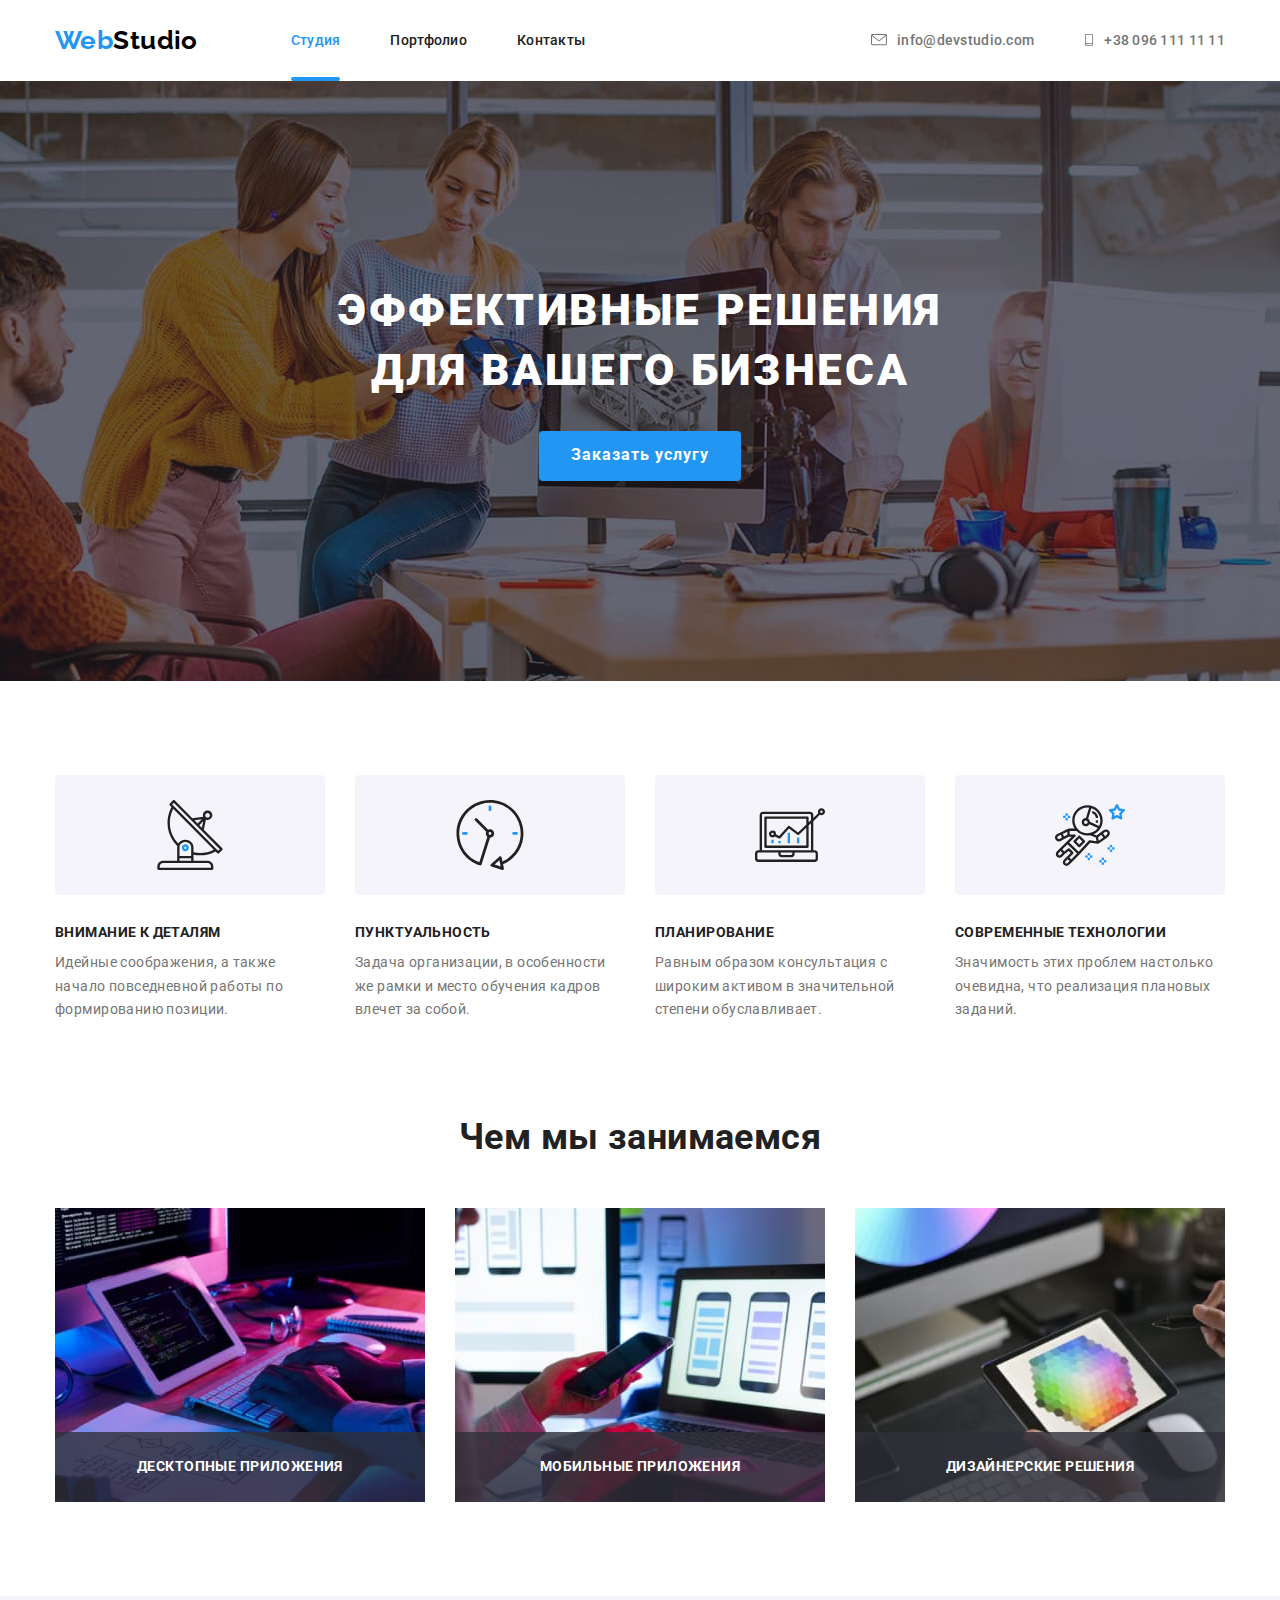
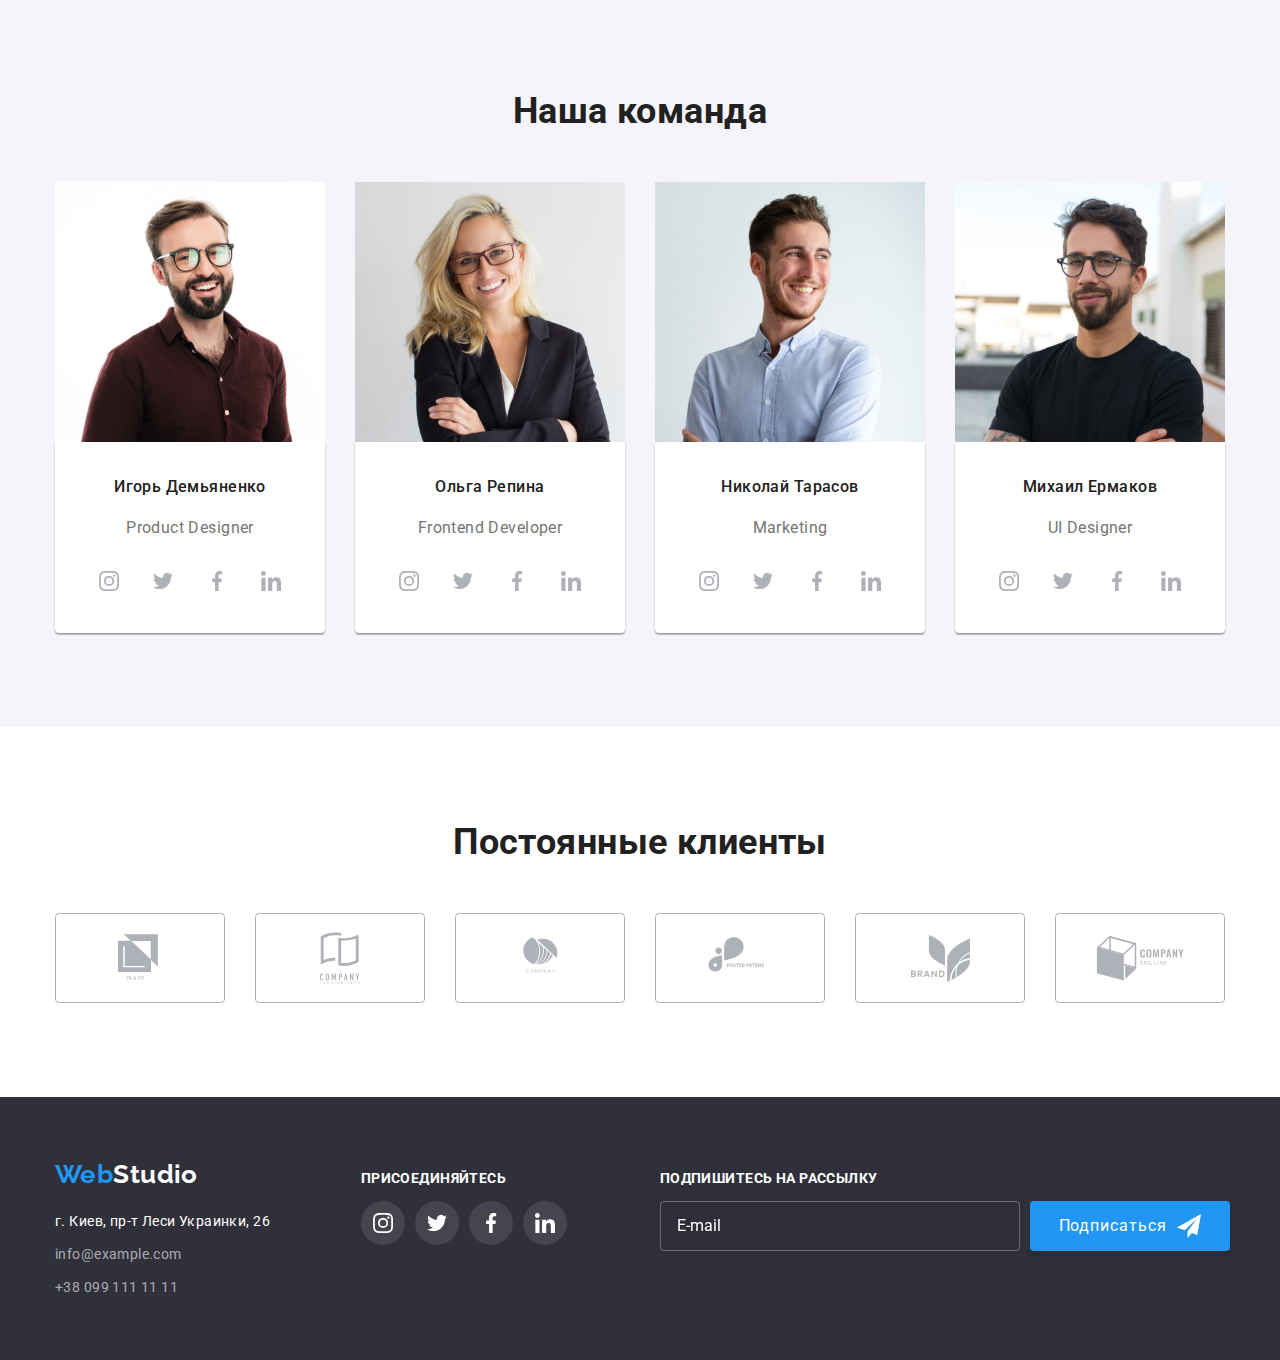
==== commit ee08e877: "Revert "Revert "Форма в модальном окне и футере""" ====
--- a/index.html
+++ b/index.html
@@ -386,6 +386,22 @@
                 </li>
             </ul>
         </div>
+
+        <div class="form-footer-box">
+            <p class="follow-title">Подпишитесь на рассылку</p>
+            <form class="form-footer">
+                <input type="email" name="mail" autocomplete="off" class="form-send" placeholder="E-mail">
+
+                <button type="submit" class="submit">Подписаться
+                    <svg class="icon-send">
+                        <use href="./images/icons/symbol-defs.svg#icon-icon-send"></use>
+                    </svg>
+                </button>
+            </form>
+
+        </div>
+
+
     </div>
     </footer>
 
@@ -399,52 +415,65 @@
                 </svg>
             </button>
 
-           
-         <h2 class="form-title">Оставьте свои данные, мы вам перезвоним</h2>
-
-         <form autocomplete="off" class="form">
-
-            <div class="form-field">
-                <label for="user-name" class="form-label">
-                    Имя
-                    <input type="text" name="user-name" id="user-name" autofocus class="input-form"/>
-                  </label>
-      
-            </div>
-
-            <div class="form-field">
-                <label for="user-tel" class="form-label">
-                    Телефон
-                      <input type="tel" name="user-tel" id="user-tel" class="input-form"/>
-                    </label>
-            </div>
-
-
-            <div class="form-field">
-                <label for="user-email" class="form-label">
-                    Почта
-                      <input type="email" name="user-email" id="user-email" class="input-form"/>
-                    </label>
-            </div>
-
-
-          
-                <label for="user-comment" class="form-label">
-                    Комментарий
-               <textarea name="comment" id="user-comment" cols="30" rows="10" placeholder="Введите текст" class="textarea"></textarea>
-                  </label>
-
-
-
-               <div class="personal-data-checkbox">
-                <input type="checkbox" name="personal-data" value="personal-data" id="personal-data" class="input-checkbox">
-                <label for="personal-data" class="checkbox-label">Соглашаюсь с рассылкой и принимаю 
-                    <a href="">Условия договора</a>
+            <h3 class="title-modal">
+                Оставьте свои данные, мы вам перезвоним
+              </h3>
+              <form class="form">
+                <label class="name-form"
+                  >Имя
+                  <input
+                    type="text"
+                    name="name"
+                    class="input-form"
+                    autocomplete="off"
+                  />
+                  <svg class="icon-name">
+                    <use href="./images/icons/symbol-defs.svg#icon-person-black-18dp-1"></use>
+                  </svg>
                 </label>
-               </div>
-
-            <button type="submit">Отправить</button>
-          </form>
+
+                <label class="name-form"
+                  >Телефон
+                  <input type="tel" name="tel" class="input-form" />
+                  <svg class="icon-name">
+                    <use href="./images/icons/symbol-defs.svg#icon-phone-black-18dp-1"></use>
+                  </svg>
+                </label>
+
+                <label class="name-form"
+                  >Почта
+                  <input type="email" name="email" class="input-form" />
+                  <svg class="icon-name">
+                    <use href="./images/icons/symbol-defs.svg#icon-email-black-18dp-1"></use>
+                  </svg>
+                </label>
+
+                <label for="comments" class="name-form">Комментарий</label>
+
+                <textarea
+                  class="comments"
+                  name="comments"
+                  id="comments"
+                  placeholder="Введите текст"
+                ></textarea>
+
+                <label class="conditions">
+                  <input
+                    type="checkbox"
+                    name="conditions"
+                    id="conditions"
+                    class="checkbox"
+                  />
+                  <span class="conditions-text"
+                    >Соглашаюсь с рассылкой и принимаю
+                    <a href="" class="conditions-link"
+                      >Условия договора</a
+                    ></span
+                  >
+                </label>  
+                
+                <button type="submit" class="submit">Отправить</button>
+            </form>
         </div>
     </div>
     <script src="./js/modal.js"></script>
--- a/css/common.css
+++ b/css/common.css
@@ -240,6 +240,10 @@
  }   
 
 
+ .follow {
+    margin-right: 93px;
+ }
+
  .follow-title {
    font-weight: 700;
    font-size: 14px;
@@ -285,3 +289,51 @@
    background-color: var(--accent-color);
  }
 
+/* Форма Футера */
+
+.form-footer-box {
+   display: block;
+ }
+ 
+ .form-footer {
+   display: flex;
+   align-items: center;
+ }
+ 
+ 
+ .icon-send {
+   display: inline-block;
+   width: 24px;
+   height: 24px;
+   margin-left: 10px;
+ 
+   fill: var(--primary-white-color);
+ }
+ 
+ .form-send {
+   display: flex;
+   width: 360px;
+   height: 50px;
+   margin-right: 10px;
+   padding: 15px 16px;
+   border: 1px solid rgba(255, 255, 255, 0.3);
+   filter: drop-shadow(0px 4px 4px rgba(0, 0, 0, 0.15));
+   border-radius: 4px;
+ 
+   align-items: center;
+ 
+   background-color: transparent;
+   color: var(--primary-white-color)
+ }
+ 
+ .form-send::placeholder {
+   font-weight: 400;
+   font-size: 16px;
+   line-height: 1.25;
+ 
+   color: var(--footer-tel-color);
+ }
+ 
+ .form-send:focus {
+   color: var(--primary-white-color);
+ }
--- a/css/main.css
+++ b/css/main.css
@@ -387,8 +387,6 @@
   }
     
     .modal {
-      display: flex;
-      flex-direction: column;
       position: absolute;
       top: 50%;
       left: 50%;
@@ -445,30 +443,189 @@
 
     /* Форма */
 
-
-    .form-title {
-
-      color: var(--title-text-color);
-      margin-top: 0;
+    .form {
+      display: flex;
+      flex-direction: column;
+    }
+
+
+    .title-modal {
+      margin: 0;
       margin-bottom: 12px;
-  
       font-family: Roboto;
       font-style: normal;
       font-weight: bold;
       font-size: 20px;
       line-height: 23px;
       text-align: center;
-      letter-spacing: 0.03em
-
-    }
-   
-  .form {
-  display: flex;
-  flex-direction: column;
-  }
-
-
-  .form-field {
-    display: flex;
-    flex-direction: column;
+      letter-spacing: 0.03em;
+    
+      color: var(--title-text-color);
+    }
+    
+    .name-form {
+      position: relative;
+    
+      font-family: Roboto;
+      font-style: normal;
+      font-size: 12px;
+      line-height: 1.17;
+      letter-spacing: 0.01em;
+      text-align: left;
+
+      transition: outline-color 250ms cubic-bezier(0.4, 0, 0.2, 1);
+      transition: fill 250ms cubic-bezier(0.4, 0, 0.2, 1);
+    }
+    
+    .input-form {
+      margin-top: 4px;
+      margin-bottom: 10px;
+      width: 448px;
+      height: 40px;
+      padding: 0;
+      padding-left: 42px;
+      border: 1px solid rgba(33, 33, 33, 0.2);
+      border-radius: 4px;
+      cursor: pointer;
+
+      transition: outline-color 250ms cubic-bezier(0.4, 0, 0.2, 1);
+      transition: fill 250ms cubic-bezier(0.4, 0, 0.2, 1);
+    }
+    
+    .icon-name {
+      position: absolute;
+      bottom: 21px;
+      left: 12px;
+      width: 18px;
+      height: 18px;
+
+      transition: outline-color 250ms cubic-bezier(0.4, 0, 0.2, 1);
+      transition: fill 250ms cubic-bezier(0.4, 0, 0.2, 1);
+    }
+    
+    textarea {
+      margin-bottom: 20px;
+      margin-top: 4px;
+      width: 448px;
+      height: 120px;
+      padding: 12px 16px;
+      border: 1px solid rgba(33, 33, 33, 0.2);
+      border-radius: 4px;
+      resize: none;
+      transition: outline-color 250ms cubic-bezier(0.4, 0, 0.2, 1);
+    }
+    
+    textarea::placeholder {
+      font-family: Roboto;
+      font-style: normal;
+      font-weight: normal;
+      font-size: 14px;
+      line-height: 16px;
+      letter-spacing: 0.01em;
+    
+      color: rgba(117, 117, 117, 0.5);
+    }
+    
+    textarea:focus {
+      outline-color: var(--accent-color);
+    }
+    
+    .name-form:focus-within .icon-name,
+    .name-form:focus-within .input-form {
+      outline-color: var(--accent-color);
+      fill: var(--accent-color);
+    }
+    
+    .comments {
+      width: 448px;
+      height: 120px;
+      border: 1px solid rgba(33, 33, 33, 0.2);
+      border-radius: 4px;
+
+    }
+    
+    .checkbox {
+      appearance: none;
+      width: 16px;
+      height: 15px;
+      cursor: pointer;
+      outline: none;
+    }
+    
+    .conditions-text {
+      position: relative;
+      font-family: Roboto;
+      font-style: normal;
+      font-weight: 400px;
+      font-size: 14px;
+      line-height: 1.71;
+      letter-spacing: 0.03em;
+    
+    }
+    
+    .conditions-text::before {
+      display: inline-block;
+      content: '';
+      background-repeat: no-repeat;
+      background-position: center;
+
+      margin-right: 7px;
+    
+      width: 16px;
+      height: 15px;
+      border: 2px solid var(--primary-text-color);
+      border-radius: 4px;
+    }
+    
+    .checkbox:checked + .conditions-text::before {
+      background-color: var(--accent-color);
+      background-image: url(../images/icons/vector.svg);
+      background-size: contain;
+      background-origin: border-box;
+      border-color: var(--accent-color);
+      border-radius: 4px;
+    }
+    
+    .icon-conditions {
+      position: absolute;
+      top: 2px;
+      left: 0;
+    
+      width: 16px;
+      height: 15px;
+    }
+    
+    .conditions-link {
+      color: var(--accent-color);
+    }
+    
+    .modal .submit {
+      margin-top: 30px;
+      margin-right: auto;
+      margin-left: auto;
+    }    
+
+    .submit {
+      display: inline-flex;
+      width: 200px;
+      height: 50px;
+      border: none;
+      border-radius: 4px;
+      padding-top: 10px;
+      padding-bottom: 10px;
+    
+      font-family: Roboto;
+      font-style: normal;
+      font-weight: 700px;
+      font-size: 16px;
+      line-height: 1.87px;
+      letter-spacing: 0.06em;
+      align-items: center;
+      justify-content: center;
+    
+      color: var(--primary-white-color);
+      background-color: var(--accent-color);
+      cursor: pointer;
+    
+      box-shadow: 0px 4px 4px rgba(0, 0, 0, 0.15);
     }